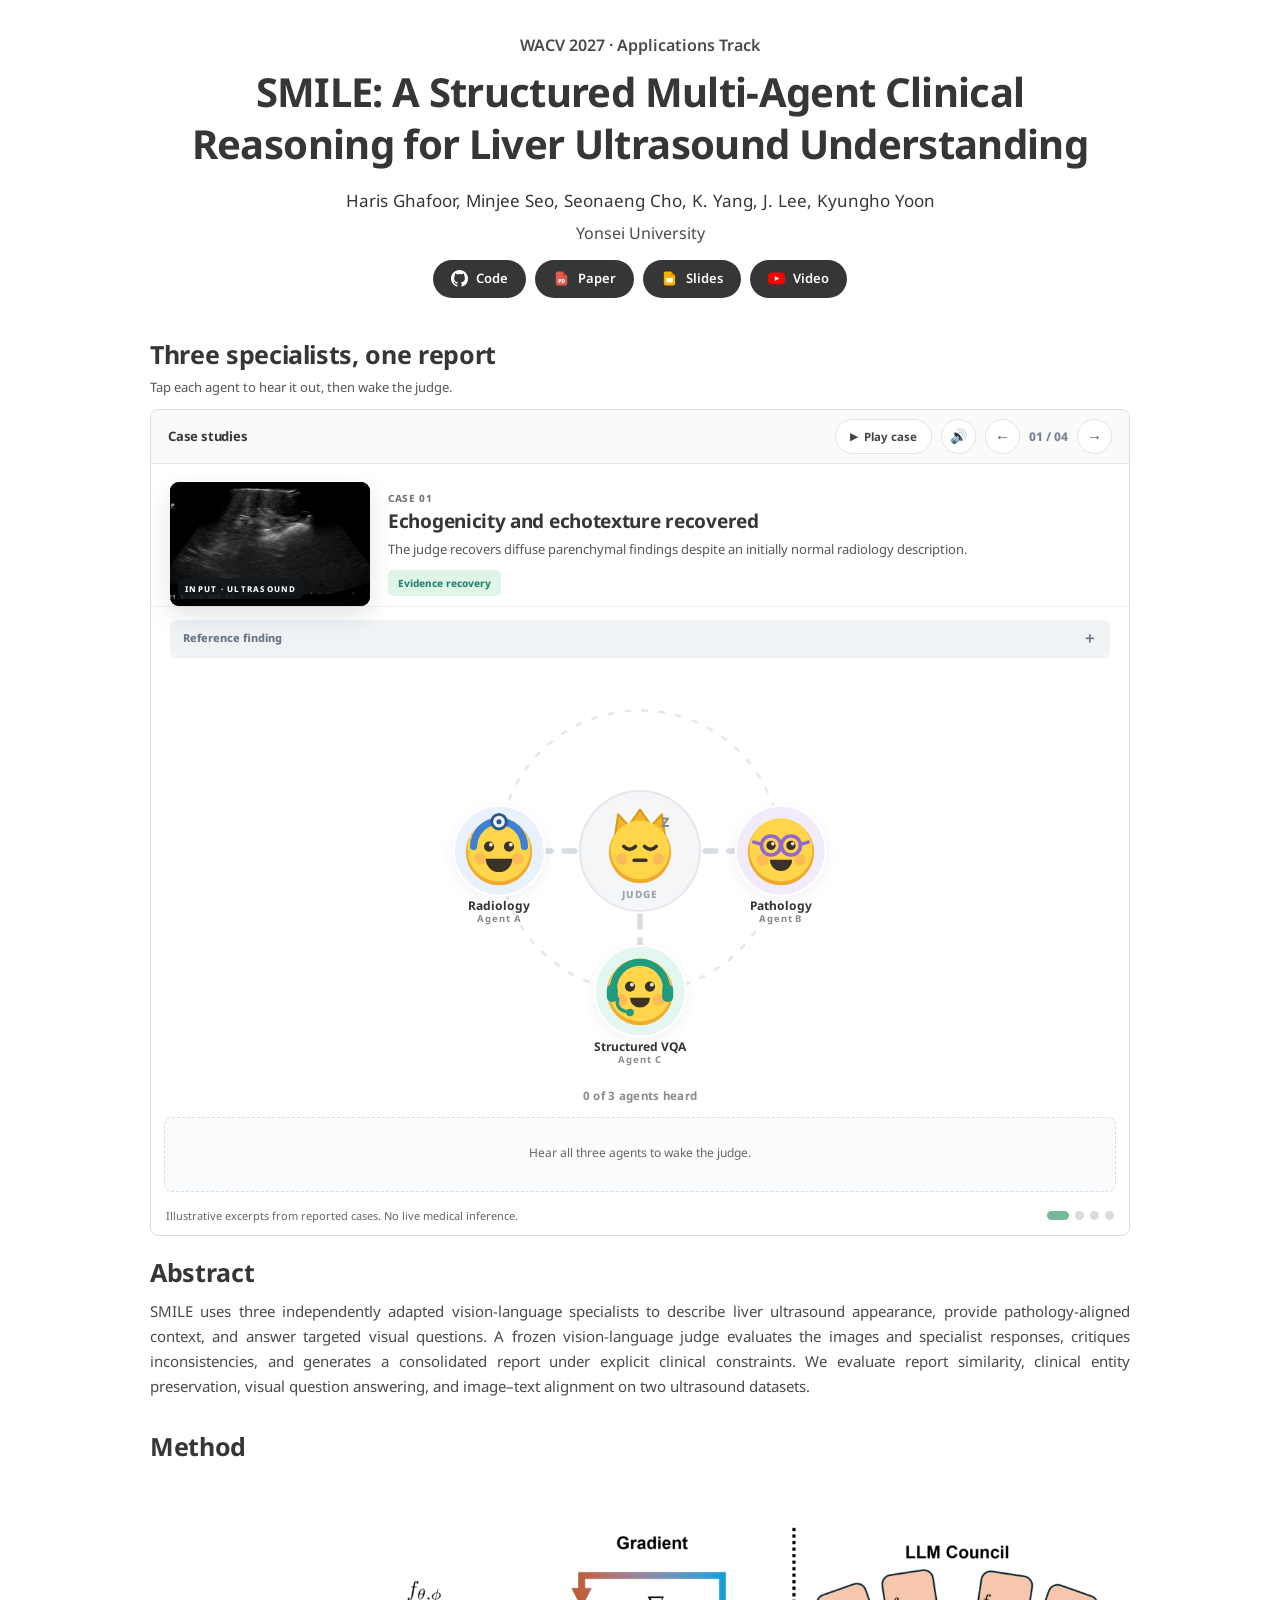
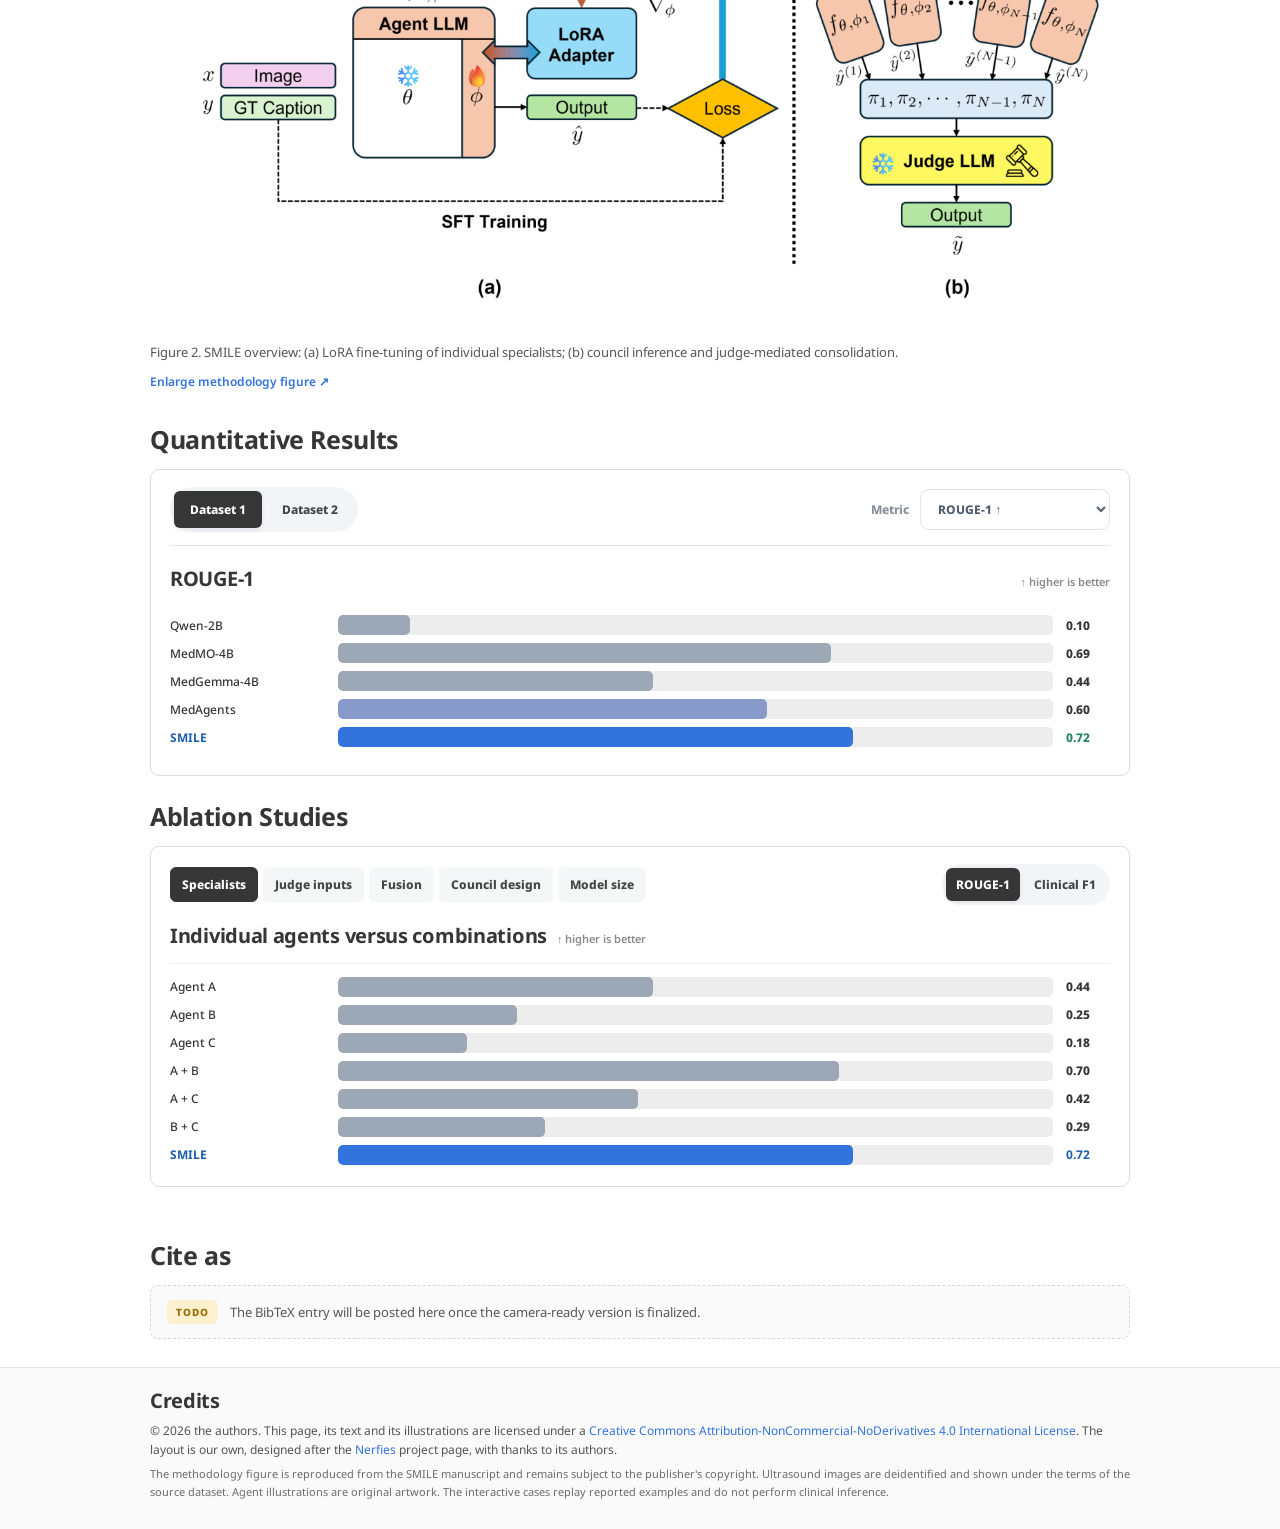
==== docs/index.html @ 5051c98e "add: changed the folder name for github actions" ====
<!DOCTYPE html>

<html lang="en">
<head>
<meta charset="utf-8"/><meta content="width=device-width, initial-scale=1" name="viewport"/>
<meta content="#ffffff" name="theme-color"/>
<meta content="SMILE: Structured Multi-Agent Clinical Reasoning for Liver Ultrasound Understanding. WACV 2027 research project page." name="description"/>
<title>SMILE | Structured Multi-Agent Clinical Reasoning</title>
<link crossorigin="" href="https://fonts.gstatic.com" rel="preconnect"/>
<link href="style.css" rel="stylesheet"/><script defer="" src="script.js"></script>
<link href="refinements.css" rel="stylesheet"/><link href="https://fonts.googleapis.com" rel="preconnect"/><link crossorigin="" href="https://fonts.gstatic.com" rel="preconnect"/><link href="https://fonts.googleapis.com/css2?family=Noto+Sans:wght@400;500;600;700&amp;family=Roboto:wght@400;500;600;700&amp;display=swap" rel="stylesheet"/><link href="academic.css" rel="stylesheet"/><link href="council.css" rel="stylesheet"/></head>
<body>
<main id="home">
<header class="head container"><p class="publication-venue">WACV 2027 · Applications Track</p>
<h1>SMILE: A Structured Multi-Agent Clinical Reasoning for Liver Ultrasound Understanding</h1>
<div aria-label="Paper authors" class="publication-authors">
<span>Haris Ghafoor</span>, <span>Minjee Seo</span>, <span>Seonaeng Cho</span>,
<span>K. Yang</span>, <span>J. Lee</span>, <span>Kyungho Yoon</span>
</div>
<p class="publication-affiliation">Yonsei University</p>
<!-- Replace the placeholder hrefs below with the final paper, slides and video URLs. -->
<div aria-label="Paper resources" class="pub-links">
<a class="pub-link" href="https://github.com/CMME-Lab/SMILE">
<svg aria-hidden="true" class="pub-icon" viewbox="0 0 16 16"><path d="M8 0C3.58 0 0 3.58 0 8c0 3.54 2.29 6.53 5.47 7.59.4.07.55-.17.55-.38 0-.19-.01-.82-.01-1.49-2.01.37-2.53-.49-2.69-.94-.09-.23-.48-.94-.82-1.13-.28-.15-.68-.52-.01-.53.63-.01 1.08.58 1.23.82.72 1.21 1.87.87 2.33.66.07-.52.28-.87.51-1.07-1.78-.2-3.64-.89-3.64-3.95 0-.87.31-1.59.82-2.15-.08-.2-.36-1.02.08-2.12 0 0 .67-.21 2.2.82a7.6 7.6 0 0 1 2-.27c.68 0 1.36.09 2 .27 1.53-1.04 2.2-.82 2.2-.82.44 1.1.16 1.92.08 2.12.51.56.82 1.27.82 2.15 0 3.07-1.87 3.75-3.65 3.95.29.25.54.73.54 1.48 0 1.07-.01 1.93-.01 2.2 0 .21.15.46.55.38A8.01 8.01 0 0 0 16 8c0-4.42-3.58-8-8-8z" fill="#ffffff"></path></svg>
<span>Code</span></a>
<a class="pub-link" href="#">
<svg aria-hidden="true" class="pub-icon" viewbox="0 0 24 24"><path d="M14 2H6.5A2.5 2.5 0 0 0 4 4.5v15A2.5 2.5 0 0 0 6.5 22h11a2.5 2.5 0 0 0 2.5-2.5V8z" fill="#e05a4e"></path><path d="M14 2l6 6h-6z" fill="#b8433a"></path><path d="M7.8 18.2v-5.6h2.1a1.75 1.75 0 0 1 0 3.5H9.2v2.1zm1.4-3.4h.6a.45.45 0 0 0 0-.9h-.6zm3.1 3.4v-5.6h1.9c1.5 0 2.4 1.1 2.4 2.8s-.9 2.8-2.4 2.8zm1.4-1.3h.4c.7 0 1.1-.6 1.1-1.5s-.4-1.5-1.1-1.5h-.4z" fill="#ffffff"></path></svg>
<span>Paper</span></a>
<a class="pub-link" href="#">
<svg aria-hidden="true" class="pub-icon" viewbox="0 0 24 24"><path d="M14 2H6.5A2.5 2.5 0 0 0 4 4.5v15A2.5 2.5 0 0 0 6.5 22h11a2.5 2.5 0 0 0 2.5-2.5V8z" fill="#f4b400"></path><path d="M14 2l6 6h-6z" fill="#d79600"></path><rect fill="#ffffff" height="6.4" rx="1" width="9.2" x="7.4" y="11.3"></rect></svg>
<span>Slides</span></a>
<a class="pub-link" href="#">
<svg aria-hidden="true" class="pub-icon" viewbox="0 0 24 24"><path d="M23.5 6.2a3 3 0 0 0-2.1-2.1C19.5 3.5 12 3.5 12 3.5s-7.5 0-9.4.6A3 3 0 0 0 .5 6.2 31 31 0 0 0 0 12a31 31 0 0 0 .5 5.8 3 3 0 0 0 2.1 2.1c1.9.6 9.4.6 9.4.6s7.5 0 9.4-.6a3 3 0 0 0 2.1-2.1A31 31 0 0 0 24 12a31 31 0 0 0-.5-5.8z" fill="#ff0000"></path><path d="M9.6 15.6V8.4l6.3 3.6z" fill="#ffffff"></path></svg>
<span>Video</span></a>
</div></header>
<section aria-labelledby="demo-title" class="story-section container" id="demo">
<div class="section-title"><h2 id="demo-title">Three specialists, one report</h2><p>Tap each agent to hear it out, then wake the judge.</p></div>
<div class="story-frame">
<div class="story-toolbar"><div class="story-title">Case studies</div><div class="case-controls"><button class="play-button" id="play-button" type="button"><span aria-hidden="true" id="play-icon">▶</span> <span id="play-label">Play case</span></button><button aria-label="Mute agent sounds" aria-pressed="true" class="sound-toggle" id="sound-toggle" type="button"><span aria-hidden="true" id="sound-icon">🔊</span></button><button aria-label="Previous case" class="round-control" id="case-prev" type="button">←</button><span class="case-counter" id="case-counter">01 / 04</span><button aria-label="Next case" class="round-control" id="case-next" type="button">→</button></div></div>
<div class="case-strip">
<div class="input-image"><img alt="Liver ultrasound example from the manuscript" id="ultrasound" loading="eager" src="assets/ultrasound/case_01.webp"/><div class="input-tag">INPUT · ULTRASOUND</div></div>
<div class="case-meta"><span class="case-eyebrow">CASE <span id="case-number">01</span></span><h3 id="case-heading"></h3><p id="case-description"></p><div class="case-chips"><span class="case-chip" id="case-type"></span></div></div>
</div>
<div class="case-ref"><button aria-controls="reference-box" aria-expanded="false" class="reference-toggle" id="reference-toggle" type="button">Reference finding <span>＋</span></button><div class="reference-text" hidden="" id="reference-box"><b>Reference report</b><p id="reference-report"></p></div></div>
<div class="stage-col">
<div class="bubble" data-bubble="a" hidden="" id="report-a">
<div class="bubble-head"><svg aria-hidden="true" class="bubble-face" viewbox="0 0 80 80"><circle cx="40" cy="41" fill="#f0ab2e" r="30"></circle><circle cx="40" cy="39" fill="#ffd54a" r="28.5"></circle><circle cx="31" cy="36" fill="#3a3226" r="4.5"></circle><circle cx="49" cy="36" fill="#3a3226" r="4.5"></circle><path d="M28 47a12 12 0 0 0 24 0z" fill="#3a3226"></path><path d="M17 36a23 23 0 0 1 46 0" fill="none" stroke="#3f7fd4" stroke-linecap="round" stroke-width="7"></path></svg><b>Agent A</b><i>Image appearance</i></div>
<p aria-live="polite" class="report-text" data-report="a"></p></div>
<div class="stage" id="stage">
<svg aria-hidden="true" class="stage-links" viewbox="0 0 100 100"><circle class="stage-ring" cx="50" cy="50" r="38"></circle><line class="stage-link" data-link="a" x1="23" x2="34.5" y1="50" y2="50"></line><line class="stage-link" data-link="b" x1="77" x2="65.5" y1="50" y2="50"></line><line class="stage-link" data-link="c" x1="50" x2="50" y1="77" y2="65.5"></line><circle class="pulse" cx="23" cy="50" data-pulse="a" r="2.6"></circle><circle class="pulse" cx="77" cy="50" data-pulse="b" r="2.6"></circle><circle class="pulse" cx="50" cy="77" data-pulse="c" r="2.6"></circle></svg>
<button aria-controls="report-a" aria-expanded="false" class="agent-pod" data-character="a" style="--pod:#3f7fd4;--pod-soft:#e9f1fc;--pod-deep:#28588f;left:12%;top:50%" type="button">
<span class="pod-disc"><svg aria-hidden="true" class="pod-avatar" viewbox="0 0 80 80">
<circle class="face-shade" cx="40" cy="41" r="30"></circle><circle class="face" cx="40" cy="39" r="28.5"></circle>
<circle class="blush" cx="23" cy="47" r="5.4"></circle><circle class="blush" cx="57" cy="47" r="5.4"></circle>
<g class="eyes"><circle class="eye" cx="31" cy="36" r="4.6"></circle><circle class="eye" cx="49" cy="36" r="4.6"></circle><circle class="glint" cx="32.7" cy="34.3" r="1.7"></circle><circle class="glint" cx="50.7" cy="34.3" r="1.7"></circle></g>
<path class="mouth" d="M28 47a12 12 0 0 0 24 0z"></path>
<path class="acc-line" d="M17 36a23 23 0 0 1 46 0"></path>
<circle cx="40" cy="13.5" fill="#eef3f9" r="6.6" stroke="var(--pod-deep)" stroke-width="2.6"></circle><circle cx="40" cy="13.5" fill="var(--pod-deep)" r="2.3"></circle>
</svg></span>
<span class="pod-label"><b>Radiology</b><i>Agent A</i></span></button>
<button aria-controls="report-b" aria-expanded="false" class="agent-pod" data-character="b" style="--pod:#9166cf;--pod-soft:#f2ebfc;--pod-deep:#6f49a6;left:88%;top:50%" type="button">
<span class="pod-disc"><svg aria-hidden="true" class="pod-avatar" viewbox="0 0 80 80">
<circle class="face-shade" cx="40" cy="41" r="30"></circle><circle class="face" cx="40" cy="39" r="28.5"></circle>
<circle class="blush" cx="23" cy="48" r="5.4"></circle><circle class="blush" cx="57" cy="48" r="5.4"></circle>
<g class="eyes"><circle class="eye" cx="31" cy="35" r="4.2"></circle><circle class="eye" cx="49" cy="35" r="4.2"></circle><circle class="glint" cx="32.6" cy="33.4" r="1.6"></circle><circle class="glint" cx="50.6" cy="33.4" r="1.6"></circle></g>
<path class="mouth" d="M30 48a10 10 0 0 0 20 0z"></path>
<g class="acc-glass"><circle cx="31" cy="35" r="8.6"></circle><circle cx="49" cy="35" r="8.6"></circle><path d="M39.6 35h.8"></path><path d="M22.4 34l-7-2M57.6 34l7-2"></path></g>
</svg></span>
<span class="pod-label"><b>Pathology</b><i>Agent B</i></span></button>
<button aria-controls="report-c" aria-expanded="false" class="agent-pod" data-character="c" style="--pod:#1f9b80;--pod-soft:#e4f6f1;--pod-deep:#167561;left:50%;top:88%" type="button">
<span class="pod-disc"><svg aria-hidden="true" class="pod-avatar" viewbox="0 0 80 80">
<circle class="face-shade" cx="40" cy="41" r="30"></circle><circle class="face" cx="40" cy="39" r="28.5"></circle>
<circle class="blush" cx="23" cy="48" r="5.4"></circle><circle class="blush" cx="57" cy="48" r="5.4"></circle>
<g class="eyes"><circle class="eye" cx="31" cy="36" r="4.6"></circle><circle class="eye" cx="49" cy="36" r="4.6"></circle><circle class="glint" cx="32.7" cy="34.3" r="1.7"></circle><circle class="glint" cx="50.7" cy="34.3" r="1.7"></circle></g>
<path class="mouth" d="M31 46a9 9 0 0 0 18 0z"></path>
<path class="acc-line" d="M16 38a24 24 0 0 1 48 0"></path>
<rect class="acc-fill" height="16" rx="5" width="10" x="10" y="34"></rect><rect class="acc-fill" height="16" rx="5" width="10" x="60" y="34"></rect>
<path class="acc-boom" d="M20 47q-3 10 10 12"></path><circle class="acc-fill" cx="31" cy="59.5" r="3.4"></circle>
</svg></span>
<span class="pod-label"><b>Structured VQA</b><i>Agent C</i></span></button>
<button aria-describedby="stage-hint" class="judge-core" disabled="" id="judge-button" type="button">
<span class="judge-face"><svg aria-hidden="true" viewbox="0 0 80 80">
<path class="crown" d="M18 35L21 15l9 10 10-14 10 14 9-10 3 20z"></path>
<circle class="face-shade" cx="40" cy="48" r="27"></circle><circle class="face" cx="40" cy="46" r="25.5"></circle>
<circle class="blush" cx="24" cy="54" r="5"></circle><circle class="blush" cx="56" cy="54" r="5"></circle>
<g class="judge-awake">
<g class="eyes"><circle class="eye" cx="31" cy="43" r="4.2"></circle><circle class="eye" cx="49" cy="43" r="4.2"></circle><circle class="glint" cx="32.6" cy="41.4" r="1.6"></circle><circle class="glint" cx="50.6" cy="41.4" r="1.6"></circle></g>
<path class="mouth" d="M29 54a11 11 0 0 0 22 0z"></path>
<g class="acc-glass"><circle cx="49" cy="43" r="8.4"></circle><path d="M49 51.4v7.5"></path></g>
</g>
<g class="judge-asleep">
<path class="lid" d="M26 43q5 5 10 0M44 43q5 5 10 0"></path>
<path class="lid" d="M35 55h10"></path>
<text class="zzz" x="58" y="26">z</text>
</g>
</svg></span>
<span class="judge-name">Judge</span></button>
</div>
<div class="bubble" data-bubble="b" hidden="" id="report-b">
<div class="bubble-head"><svg aria-hidden="true" class="bubble-face" viewbox="0 0 80 80"><circle cx="40" cy="41" fill="#f0ab2e" r="30"></circle><circle cx="40" cy="39" fill="#ffd54a" r="28.5"></circle><circle cx="31" cy="35" fill="#3a3226" r="4.2"></circle><circle cx="49" cy="35" fill="#3a3226" r="4.2"></circle><path d="M30 48a10 10 0 0 0 20 0z" fill="#3a3226"></path><g fill="none" stroke="#9166cf" stroke-width="3.4"><circle cx="31" cy="35" r="8.6"></circle><circle cx="49" cy="35" r="8.6"></circle></g></svg><b>Agent B</b><i>Pathology-aligned context</i></div>
<p aria-live="polite" class="report-text" data-report="b"></p></div>
<div class="bubble" data-bubble="c" hidden="" id="report-c">
<div class="bubble-head"><svg aria-hidden="true" class="bubble-face" viewbox="0 0 80 80"><circle cx="40" cy="41" fill="#f0ab2e" r="30"></circle><circle cx="40" cy="39" fill="#ffd54a" r="28.5"></circle><circle cx="31" cy="36" fill="#3a3226" r="4.6"></circle><circle cx="49" cy="36" fill="#3a3226" r="4.6"></circle><path d="M31 46a9 9 0 0 0 18 0z" fill="#3a3226"></path><path d="M16 38a24 24 0 0 1 48 0" fill="none" stroke="#1f9b80" stroke-linecap="round" stroke-width="6"></path></svg><b>Agent C</b><i>Clinical attributes</i></div>
<p aria-live="polite" class="report-text" data-report="c"></p></div>
<p class="stage-hint" id="stage-hint">0 of 3 agents heard</p>
</div>
<div aria-live="polite" class="judgement" id="judgement"><div class="judgement-empty" id="judge-placeholder">Hear all three agents to wake the judge.</div><div class="judgement-content" hidden="" id="judgement-content"><div class="judgement-label">Judge's final report <span class="report-stamp" id="report-stamp">Selected example</span></div><div class="final-text" id="final-text"></div><div class="trace-panel" hidden="" id="trace-panel"><div class="trace-title">Where the wording comes from <span>content-word overlap, illustrative</span></div><div class="trace-rows" id="trace-rows"></div><div class="trace-grades" id="trace-grades"><span class="grade-head">Agent B &middot; graded attributes <em>no wording to trace</em></span><span class="grade-chips" id="grade-chips"></span></div></div><div class="case-lesson"><span class="lesson-icon" id="lesson-icon">✓</span><p id="lesson"></p></div></div></div>
<div class="story-footer"><span>Illustrative excerpts from reported cases. No live medical inference.</span><div aria-label="Case selector" class="case-dots" id="case-dots"></div></div>
</div>
</section>
<section aria-labelledby="abstract-title" class="intro-blurb container"><h2 id="abstract-title">Abstract</h2><p>SMILE uses three independently adapted vision-language specialists to describe liver ultrasound appearance, provide pathology-aligned context, and answer targeted visual questions. A frozen vision-language judge evaluates the images and specialist responses, critiques inconsistencies, and generates a consolidated report under explicit clinical constraints. We evaluate report similarity, clinical entity preservation, visual question answering, and image–text alignment on two ultrasound datasets.</p></section><section aria-labelledby="method-title" class="method-section container" id="method">
<h2 id="method-title">Method</h2>
<figure class="method-figure">
<img alt="Original Figure 2 from the SMILE manuscript. Panel (a) illustrates SFT adaptation of an agent with LoRA. Panel (b) illustrates the LLM council and frozen judge used for report consolidation." loading="lazy" src="assets/methodology-from-paper.png"/>
<figcaption>Figure 2. SMILE overview: (a) LoRA fine-tuning of individual specialists; (b) council inference and judge-mediated consolidation.</figcaption><button class="method-expand" id="method-expand" type="button">Enlarge methodology figure ↗</button>
</figure><dialog class="method-dialog" id="method-dialog"><div class="method-dialog-head"><strong>SMILE Method</strong><button aria-label="Close methodology figure" id="method-close" type="button">Close ×</button></div><div class="method-dialog-view"><img alt="Original Figure 2 from the SMILE manuscript. Panel (a) illustrates SFT adaptation of an agent with LoRA. Panel (b) illustrates the LLM council and frozen judge used for report consolidation." src="assets/methodology-from-paper.png"/></div></dialog></section>
<section class="results-section container" id="results">
<div class="section-title"><h2>Quantitative Results</h2></div>
<div class="result-card"><div class="result-head"><div aria-label="Choose dataset" class="tabs" id="dataset-tabs" role="group"><button aria-pressed="true" class="tab is-active" data-dataset="d1">Dataset 1</button><button aria-pressed="false" class="tab" data-dataset="d2">Dataset 2</button></div><div class="dropdown-wrap"><label for="result-metric">Metric</label><select id="result-metric"><option value="r1">ROUGE-1 ↑</option><option value="rl">ROUGE-L ↑</option><option value="meteor">METEOR ↑</option><option value="ce">Clinical entity F1 ↑</option><option value="vqa">VQA F1 ↑</option></select></div></div><div class="result-subhead"><h3 id="result-chart-title">ROUGE-1</h3><span class="metric-hint">higher is better</span></div><div aria-label="Model comparison chart" class="bar-chart" id="result-bars" role="img"></div></div>
</section>
<section class="ablation-section container" id="ablation">
<div class="section-title"><h2>Ablation Studies</h2></div>
<div class="ablation-card"><div class="ablation-top"><div aria-label="Ablation experiment" class="ablation-tabs" id="ablation-tabs" role="group"><button aria-pressed="true" class="ab-tab active" data-ablation="specialists">Specialists</button><button aria-pressed="false" class="ab-tab" data-ablation="judge">Judge inputs</button><button aria-pressed="false" class="ab-tab" data-ablation="fusion">Fusion</button><button aria-pressed="false" class="ab-tab" data-ablation="council">Council design</button><button aria-pressed="false" class="ab-tab" data-ablation="capacity">Model size</button></div><div aria-label="Ablation metric" class="metric-toggle" role="group"><button aria-pressed="true" class="active" data-ab-metric="r1">ROUGE-1</button><button aria-pressed="false" data-ab-metric="ce">Clinical F1</button></div></div><div class="ablation-heading"><h3 id="ablation-title">Individual agents versus combinations</h3><span class="metric-hint">higher is better</span></div><div class="ablation-bars" id="ablation-bars"></div></div>
</section><section class="citation-section container" id="citation"><h2>Cite as</h2><div class="citation-todo"><span class="todo-badge">TODO</span><p>The BibTeX entry will be posted here once the camera-ready version is finalized.</p></div></section>
</main><footer class="footer"><div class="container credits-wrapper"><h2>Credits</h2><p>&copy; 2026 the authors. This page, its text and its illustrations are licensed under a <a href="https://creativecommons.org/licenses/by-nc-nd/4.0/" rel="noopener" target="_blank">Creative Commons Attribution-NonCommercial-NoDerivatives 4.0 International License</a>. The layout is our own, designed after the <a href="https://nerfies.github.io" rel="noopener" target="_blank">Nerfies</a> project page, with thanks to its authors.</p><p class="credits-note">The methodology figure is reproduced from the SMILE manuscript and remains subject to the publisher's copyright. Ultrasound images are deidentified and shown under the terms of the source dataset. Agent illustrations are original artwork. The interactive cases replay reported examples and do not perform clinical inference.</p></div></footer>
</body>
</html>
---- docs/style.css ----
:root{--ink:#212633;--muted:#6b7281;--line:#e8ebf0;--sea:#276a66;--green:#178268;--bg:#fff;--off:#f9fafc;--purple:#7b5bbd;--shade:#f5f7fa;--radius:20px}
*{box-sizing:border-box}html{scroll-behavior:smooth;scroll-padding-top:98px}body{margin:0;color:var(--ink);background:var(--bg);font-family:'DM Sans',Arial,sans-serif;-webkit-font-smoothing:antialiased}button,select{font:inherit}button{cursor:pointer}button:disabled{cursor:not-allowed}a{text-decoration:none;color:inherit}img{max-width:100%;display:block}svg{display:block}.container{width:min(1050px,calc(100% - 44px));margin:0 auto}::selection{background:#d8e9fd}
.nav{height:72px;position:sticky;top:0;background:#fffffff5;backdrop-filter:blur(14px);-webkit-backdrop-filter:blur(14px);z-index:30;border-bottom:1px solid #edf0f4}.nav-inner{width:min(1090px,calc(100% - 44px));height:100%;margin:auto;display:flex;align-items:center;gap:28px}.nav-logo{font-size:22px;font-weight:800;letter-spacing:-1.4px;white-space:nowrap}.logo-flower{color:#72bd97;font-size:23px;margin-right:3px}.nav-links{display:flex;align-items:center;gap:28px;margin-left:auto}.nav-links a{color:#5f6877;font-size:12px;font-weight:700;transition:color .2s}.nav-links a:hover,.nav-links a:focus-visible{color:#276a66}.nav-action{background:#eff7f4;color:#25745f;padding:11px 16px;border-radius:26px;font-size:12px;font-weight:800;white-space:nowrap}.nav-action span{padding-left:5px}.progress{height:2px;background:linear-gradient(90deg,#77b8d8,#8c77d9,#79c99b);width:0;position:absolute;bottom:0;left:0}
.head{text-align:center;padding:85px 0 20px}.venue{color:#7a658c;font-weight:800;font-size:12px;letter-spacing:1.5px;text-transform:uppercase}.venue-dot{padding:0 8px;color:#bfc4cc}.head h1{margin:25px auto 20px;display:flex;flex-direction:column;align-items:center;gap:16px}.wordmark{font-size:clamp(82px,13vw,146px);letter-spacing:-12px;font-weight:800;line-height:.93;color:#29354a;position:relative;padding-right:28px}.wordmark-star{font-size:32px;position:absolute;right:-9px;top:-5px;letter-spacing:0;color:#e9ad4e;animation:twinkle 5s ease-in-out infinite}.paper-title{font-size:clamp(22px,3.1vw,34px);font-weight:700;line-height:1.25;letter-spacing:-1.2px;max-width:900px}.head-sub{font-size:17px;color:#6c7482;line-height:1.65;margin:12px auto 27px;max-width:725px}.head-actions{display:flex;gap:9px;align-items:center;justify-content:center;flex-wrap:wrap}.pill{border:1px solid #dfe3e8;padding:11px 19px;border-radius:40px;font-size:13px;font-weight:700;display:flex;align-items:center;gap:9px;background:#fff;box-shadow:0 1px 2px #26384b06;transition:transform .2s,background .2s}.pill:hover:not(.disabled){transform:translateY(-2px);background:#f8fbfc}.pill.primary{background:#324f70;color:#fff;border-color:#324f70}.pill.primary:hover{background:#243b55}.pill-icon{font-size:16px;color:#ffdc84}.pill.disabled{color:#9ca3af;background:#fcfcfd;cursor:default;font-weight:600}.intro-blurb{padding:54px 0 79px;border-bottom:1px solid var(--line);text-align:center}.intro-blurb p{max-width:820px;line-height:1.93;font-size:16px;color:#697281;margin:0 auto}.intro-blurb b{color:var(--ink)}
.story-section,.results-section,.ablation-section{padding-top:96px}.section-title{text-align:center;max-width:785px;margin:0 auto 39px}.eyebrow{font-size:11px;font-weight:800;letter-spacing:2px;color:#698b8c;margin-bottom:16px}.eyebrow-dot{display:inline-block;width:7px;height:7px;border-radius:50%;background:#8bc3a5;margin-right:7px}.section-title h2{font-size:clamp(34px,5vw,52px);letter-spacing:-2.7px;line-height:1.15;margin:0 auto 14px;font-weight:800}.section-title h2 em,.about h2 em{font-family:Fraunces,Georgia,serif;font-weight:600;color:#67a98c}.section-title>p{font-size:15px;color:#7a8290;line-height:1.8;max-width:700px;margin:0 auto}
.story-frame{border:1px solid #e6e9ed;border-radius:22px;overflow:hidden;background:#fff;box-shadow:0 18px 65px #1f40500b}.story-toolbar{display:flex;align-items:center;justify-content:space-between;gap:20px;padding:17px 26px;border-bottom:1px solid #ebedf1;background:#fdfefe}.story-title{font-size:13px;font-weight:800;letter-spacing:-.2px}.story-live{display:inline-block;height:9px;width:9px;background:#51bc8c;border-radius:50%;margin-right:9px;box-shadow:0 0 0 4px #ddf6e8}.case-controls{display:flex;align-items:center;gap:13px}.round-control{height:35px;width:35px;background:#fff;border:1px solid #dee4ea;border-radius:50%;color:#445066;font-weight:700;transition:background .2s,transform .2s}.round-control:hover{background:#eef5f8;transform:translateY(-1px)}.case-counter{font-size:12px;font-weight:800;color:#798293;font-variant-numeric:tabular-nums}
.case-strip{display:grid;grid-template-columns:1fr 320px;gap:25px;padding:33px 37px 27px;align-items:center;border-bottom:1px solid #f0f1f3;background:linear-gradient(105deg,#fafbfc,#fff 67%);min-height:305px}.case-eyebrow{font-size:11px;font-weight:800;letter-spacing:1.8px;color:#8da0ac}.case-identity h3{font-size:31px;letter-spacing:-1.3px;line-height:1.17;margin:11px 0}.case-identity>p{color:#7f8994;font-size:14px;line-height:1.65;max-width:370px;margin:0}.case-chips{display:flex;gap:6px;margin-top:25px;flex-wrap:wrap}.case-chip{font-size:11px;font-weight:800;color:#28846c;background:#def5e8;padding:8px 12px;border-radius:30px}.case-chip.is-failure{color:#ae6955;background:#fff0e9}.case-chip.neutral{color:#7f8494;background:#eff1f5}.input-views{position:relative;max-width:320px;justify-self:end;width:100%}.input-image{height:213px;border-radius:15px;overflow:hidden;position:relative;background:#10171c;box-shadow:0 9px 25px #1119231f}.input-image img{height:100%;width:100%;object-fit:cover;filter:contrast(1.07)}.input-tag{position:absolute;bottom:12px;left:12px;border-radius:6px;background:#121b1cbb;color:#fff;padding:7px 9px;font-size:9px;font-weight:800;letter-spacing:1.25px;backdrop-filter:blur(7px)}.reference-toggle{width:100%;text-align:left;border:0;color:#677584;background:#f0f3f6;font-size:11px;font-weight:800;padding:11px 15px;border-radius:0 0 9px 9px}.reference-toggle span{float:right;font-size:15px;margin-top:-3px}.reference-text{position:absolute;z-index:5;top:100%;right:0;width:100%;background:#fffdf7;border:1px solid #eee5d7;border-radius:11px;padding:13px 14px;box-shadow:0 10px 40px #14202622;font-size:12px;line-height:1.6}.reference-text b{font-size:10px;letter-spacing:1.1px;color:#8f7859;text-transform:uppercase}.reference-text p{margin:5px 0 0;color:#645f54}
.tiny-instruction{text-align:center;font-size:13px;color:#677583;padding:24px 20px 13px;font-weight:700}.instruction-spark{color:#edb55a;margin-right:5px;font-size:17px}.response-counter{font-size:10px;background:#eff5f2;border-radius:30px;color:#4d8c75;padding:6px 9px;margin-left:9px;white-space:nowrap}.characters{display:grid;grid-template-columns:repeat(3,minmax(0,1fr));gap:16px;padding:14px 28px 11px;align-items:start}.character-card{position:relative;min-width:0;border:1px solid color-mix(in srgb,var(--character) 25%,white);border-radius:19px;background:var(--character-bg);overflow:hidden;transition:box-shadow .28s,transform .28s}.character-card:hover{box-shadow:0 12px 32px #27394b16;transform:translateY(-2px)}.character-card.open{box-shadow:0 12px 34px color-mix(in srgb,var(--character) 15%,transparent);border-color:color-mix(in srgb,var(--character) 52%,white)}.character-button{display:flex;flex-direction:column;align-items:center;min-height:290px;width:100%;text-align:center;border:0;background:transparent;padding:10px 12px 17px;color:inherit;position:relative}.character-button:focus-visible{outline:3px solid var(--character);outline-offset:-4px}.character-scene{position:relative;height:162px;width:168px;display:grid;place-items:center}.character-avatar{height:162px;width:138px;position:relative;z-index:2;transform-origin:50% 90%;animation:mascotBreathe 2.9s ease-in-out infinite;filter:drop-shadow(0 6px 7px #3d48571b);transition:transform .25s}.character-card:nth-child(2) .character-avatar{animation-delay:.45s}.character-card:nth-child(3) .character-avatar{animation-delay:.85s}.character-card:hover .character-avatar,.character-card.open .character-avatar{animation:littleJump .58s ease-out}.character-shadow{height:13px;width:81px;position:absolute;bottom:3px;left:calc(50% - 40px);background:#20232c24;border-radius:50%;filter:blur(5px)}.character-stars{position:absolute;top:21px;right:4px;color:var(--character);font-size:20px;animation:twinkle 2.9s ease infinite}.character-persona{display:flex;flex-direction:column;align-items:center;gap:4px;min-height:71px}.character-id{font-size:9px;letter-spacing:1.5px;color:var(--character-dark);font-weight:800}.character-persona b{font-size:19px;letter-spacing:-.5px}.character-persona>span:last-child{font-size:11px;color:#7b8390;max-width:225px;line-height:1.4}.tap-callout{font-size:11px;font-weight:800;color:var(--character-dark);margin-top:12px;padding:8px 11px;border-radius:30px;background:#ffffffac}.tap-callout>span{margin-left:5px}.character-card.open .tap-callout{background:#fff;color:#748091}
.unroll{display:grid;grid-template-rows:0fr;transition:grid-template-rows .65s cubic-bezier(.16,1,.3,1)}.unroll-inner{overflow:hidden;min-height:0}.character-card.open .unroll{grid-template-rows:1fr}.report-sheet{background:#fffefa;border-top:4px solid var(--character);margin:0 13px 13px;border-radius:5px 5px 11px 11px;box-shadow:0 6px 15px #4c4b3615;padding:14px 13px 17px;text-align:left;transform-origin:top center;transform:scaleY(.6);opacity:.1;transition:transform .6s,opacity .5s;min-height:130px}.character-card.open .report-sheet{transform:scaleY(1);opacity:1;transition-delay:.09s}.sheet-header{font-size:9px;font-weight:800;text-transform:uppercase;letter-spacing:.65px;color:#898d95;display:flex;align-items:center;gap:6px;padding-bottom:8px;border-bottom:1px dashed #e4e1dc}.sheet-header span:last-child{margin-left:auto;color:#d9ad60;font-size:13px}.sheet-dot{height:7px;width:7px;background:var(--character);border-radius:50%}.report-text{font-size:12px;line-height:1.63;color:#434a55;margin:10px 0 0;min-height:58px;white-space:pre-line}.report-text.typing::after,.final-text.typing::after{content:'▎';color:var(--green);animation:blink .8s step-end infinite}
.merge-line{height:50px;display:flex;align-items:center;justify-content:center;gap:16px;color:#bbbcca}.merge-line span{height:1px;width:100px;background:linear-gradient(90deg,transparent,#dddfe4)}.merge-line span:last-child{transform:rotate(180deg)}.merge-line i{font-style:normal;border:1px solid #e6e9ec;border-radius:50%;background:white;font-weight:800;width:28px;height:28px;text-align:center;line-height:27px}
.judge-row{display:flex;align-items:center;justify-content:space-between;gap:20px;margin:0 28px;padding:15px 20px;background:#f5f3fc;border:1px solid #e4def2;border-radius:17px}.judge-person{display:flex;align-items:center;gap:16px}.judge-person b{font-size:18px;letter-spacing:-.45px}.judge-person p{font-size:12px;color:#8a819c;margin:4px 0 0}.judge-emoji{position:relative;flex:0 0 65px;height:70px;border-radius:27px 27px 21px 21px;background:linear-gradient(135deg,#b8a0eb,#8871cf);border:2px solid #7863b8;box-shadow:inset 3px 3px 0 #ffffff60,0 5px 12px #6755b52c;transform:rotate(-5deg);animation:judgeNod 4.5s ease-in-out infinite}.judge-crown{position:absolute;top:-17px;left:20px;font-size:22px;color:#e4b760;transform:rotate(20deg)}.judge-eye{position:absolute;top:23px;width:15px;height:17px;background:white;border:3px solid #62548a;border-radius:50%}.judge-eye.e1{left:15px}.judge-eye.e2{left:36px}.judge-eye::after{content:'';position:absolute;width:5px;height:6px;left:5px;top:4px;border-radius:50%;background:#373341}.judge-mouth{position:absolute;width:20px;height:9px;border-radius:0 0 20px 20px;border-bottom:3px solid #51426e;left:22px;top:45px}.judge-button{border:0;border-radius:35px;background:#755fbd;color:#fff;font-size:13px;font-weight:800;padding:14px 21px;white-space:nowrap;box-shadow:0 4px 9px #6850ab1c;transition:transform .18s,background .18s}.judge-button span{margin-left:11px;color:#f9e6a7}.judge-button:not(:disabled):hover{transform:translateY(-2px);background:#624fa8}.judge-button:disabled{background:#d3cddd;box-shadow:none}.judgement{margin:14px 28px 14px;min-height:75px;border:1px dashed #d9dee4;border-radius:14px;overflow:hidden;background:#fafbfc}.judgement-empty{font-size:12px;color:#97a0a8;text-align:center;padding:26px 13px}.judgement-empty span{font-size:14px;color:#b7a2d1}.judgement-content{padding:22px 25px 23px;background:linear-gradient(130deg,#fff,#f9f8fe)}.judge-steps{display:flex;gap:8px;flex-wrap:wrap;margin-bottom:20px}.judge-steps span{border-radius:30px;padding:7px 12px;font-size:10px;font-weight:800;background:#eeeaf6;color:#796a9c;opacity:0;transform:translateY(4px)}.judgement-content.appeared .judge-steps span{animation:stepAppear .45s both}.judgement-content.appeared .judge-steps span:nth-child(2){animation-delay:.3s}.judgement-content.appeared .judge-steps span:nth-child(3){animation-delay:.6s}.judgement-label{font-size:12px;font-weight:800;color:#5b546f}.report-stamp{font-size:9px;margin-left:8px;color:#907da9;font-weight:700}.final-text{font-size:15px;line-height:1.85;color:#3e4050;white-space:pre-wrap;margin:12px 0 18px;min-height:38px}.case-lesson{display:flex;align-items:start;gap:11px;padding:13px 15px;background:#edf8f2;border-radius:10px;font-size:12px;line-height:1.65;color:#476c59}.case-lesson.is-limitation{background:#fff3ec;color:#8b6550}.case-lesson p{margin:0}.lesson-icon{font-weight:800;font-size:14px}.story-footer{padding:6px 28px 23px;display:flex;justify-content:space-between;align-items:center;gap:12px;color:#a0a6ae;font-size:10px}.case-dots{display:flex;gap:6px}.case-dots button{height:9px;width:9px;border-radius:50%;border:0;background:#d8dce1;padding:0;transition:width .2s,background .2s}.case-dots button.is-current{width:22px;border-radius:12px;background:#76b99a}
.results-section{padding-bottom:30px}.result-card,.ablation-card{border:1px solid #e5e9ee;border-radius:18px;background:#fff;box-shadow:0 15px 45px #333b4910;padding:30px 34px}.result-head{display:flex;justify-content:space-between;align-items:center;gap:20px;padding-bottom:27px;border-bottom:1px solid #edf0f3}.tabs,.metric-toggle{display:inline-flex;align-items:center;gap:4px;background:#f2f4f7;border-radius:35px;padding:4px}.tab{border:0;border-radius:32px;background:transparent;color:#8a919d;padding:10px 16px;font-size:12px;font-weight:800}.tab.is-active{background:white;color:#40516a;box-shadow:0 2px 5px #21304413}.dropdown-wrap{display:flex;gap:11px;align-items:center}.dropdown-wrap label{font-size:12px;color:#89909a;font-weight:800}.dropdown-wrap select{border:1px solid #dfe4ea;padding:10px 36px 10px 13px;border-radius:9px;background:white;font-size:12px;color:#525d70;font-weight:800;min-width:190px}.result-subhead{display:flex;gap:15px;align-items:start;justify-content:space-between;padding:28px 0 14px}.mini-label{font-size:10px;font-weight:800;letter-spacing:1.35px;color:#9299a4}.result-subhead h3,.ablation-heading h3{font-size:27px;letter-spacing:-.7px;margin:8px 0}.result-subhead p,.ablation-heading p{font-size:12px;color:#87909b;line-height:1.7;margin:0;max-width:620px}.result-key{font-size:10px;font-weight:700;color:#9da3ac;white-space:nowrap;padding-top:19px}.key-dot{height:8px;width:8px;display:inline-block;border-radius:50%;background:#65b993;margin-right:5px}.bar-chart,.ablation-bars{display:flex;flex-direction:column;gap:14px;padding:19px 0}.bar-item,.ab-bar{display:grid;grid-template-columns:157px 1fr 57px;align-items:center;gap:18px}.bar-name,.ab-name{font-size:12px;font-weight:800;color:#6d7582}.bar-item.smile .bar-name,.ab-bar.smile .ab-name{color:#258565}.bar-track,.ab-track{height:23px;border-radius:8px;background:#f1f4f6;overflow:hidden;position:relative}.bar-fill,.ab-fill{height:100%;width:0;background:#bbc4d0;border-radius:8px;transition:width .82s cubic-bezier(.23,.95,.2,1);position:relative}.bar-item.smile .bar-fill,.ab-bar.smile .ab-fill{background:linear-gradient(90deg,#7dd7b1,#42aa86)}.bar-item.medagents .bar-fill{background:#879aca}.bar-value,.ab-value{font-size:15px;color:#5c6573;font-weight:800;font-variant-numeric:tabular-nums}.bar-item.smile .bar-value,.ab-bar.smile .ab-value{color:#278567}.bar-item.missing .bar-track{background:repeating-linear-gradient(45deg,#fafbfc,#fafbfc 5px,#f2f3f5 5px,#f2f3f5 10px)}.bar-item.missing .bar-value{font-size:12px;color:#a1a8b0}.result-takeaway{margin-top:16px;border-radius:12px;background:#f3f9f6;padding:15px 18px;color:#51836e;font-size:12px;font-weight:700;line-height:1.7}
.ablation-section{padding-bottom:96px}.ablation-top{display:flex;align-items:center;justify-content:space-between;gap:16px;flex-wrap:wrap}.ablation-tabs{display:flex;gap:5px;flex-wrap:wrap}.ab-tab{border:1px solid transparent;background:#f5f6f8;border-radius:30px;padding:9px 13px;font-size:11px;font-weight:800;color:#87909a;white-space:nowrap;transition:background .2s}.ab-tab.active{background:#e9f6ee;color:#2b8567;border-color:#d5ecdf}.metric-toggle button{border:0;background:transparent;padding:8px 11px;border-radius:20px;font-size:10px;color:#818c99;font-weight:800;white-space:nowrap}.metric-toggle button.active{background:white;color:#46647f;box-shadow:0 1px 4px #29374718}.ablation-heading{padding:31px 0 12px;border-bottom:1px solid #eff1f3}.ablation-heading h3{font-size:26px}.ablation-bars{padding:27px 0 14px;gap:13px}.ab-bar{grid-template-columns:183px 1fr 55px}.ab-track{height:20px}.ab-fill{background:#bbc7d0}.ablation-insight{background:#f5f8fc;border-radius:11px;display:flex;align-items:start;gap:13px;font-size:12px;line-height:1.75;color:#6b7583;margin:17px 0 0;padding:14px 17px}.insight-star{font-size:18px;color:#b9a1cf}
.about{text-align:center;border-top:1px solid #edf0f3;padding-top:75px;padding-bottom:94px}.about-symbol{color:#92c9ad;font-size:38px;margin-bottom:15px}.about h2{font-size:clamp(30px,5vw,49px);line-height:1.27;letter-spacing:-2px;margin:0 auto 20px}.about>p{font-size:14px;line-height:1.9;color:#7f8792;max-width:740px;margin:auto}.about-meta{font-size:11px;color:#a1a8b1;letter-spacing:.6px;margin-top:25px}.footer{border-top:1px solid #f0f1f3}.foot-row{padding:28px 0;display:flex;align-items:center;justify-content:space-between;gap:20px}.foot-row strong{font-size:17px;letter-spacing:-1px}.foot-row strong span{color:#77c09d}.foot-row>span,.foot-row>a{font-size:10px;color:#9ca3ad}.foot-row a:hover{color:#3b816a}
@keyframes mascotBreathe{0%,100%{transform:translateY(0) rotate(-1deg)}50%{transform:translateY(-6px) rotate(1deg)}}@keyframes littleJump{0%{transform:translateY(0) rotate(-2deg)}30%{transform:translateY(-19px) rotate(4deg)}55%{transform:translateY(0) rotate(-1deg)}75%{transform:translateY(-5px) rotate(1deg)}100%{transform:translateY(0)}}@keyframes twinkle{0%,100%{opacity:1;transform:scale(1)}50%{opacity:.57;transform:scale(.8)}}@keyframes judgeNod{0%,100%{transform:rotate(-5deg)}50%{transform:rotate(5deg) translateY(-3px)}}@keyframes blink{50%{opacity:0}}@keyframes stepAppear{to{opacity:1;transform:translateY(0)}}
@media(max-width:920px){.case-strip{grid-template-columns:1fr 260px;padding:28px;gap:18px}.bar-item,.ab-bar{grid-template-columns:120px 1fr 48px;gap:11px}.character-avatar{width:115px;height:145px}.character-scene{height:150px}.character-button{min-height:280px}.character-persona b{font-size:17px}.characters{gap:10px;padding:12px 20px}.judge-row,.judgement{margin-left:20px;margin-right:20px}.ablation-top{align-items:start}.ablation-tabs{order:1}.metric-toggle{order:0;margin-left:auto}}
@media(max-width:720px){.nav-inner{width:calc(100% - 28px)}.nav-links{display:none}.nav-action{margin-left:auto}.container{width:calc(100% - 30px)}.head{padding-top:52px}.wordmark{font-size:clamp(66px,17vw,110px);letter-spacing:-8px}.paper-title{font-size:25px}.head-sub{font-size:14px}.head-actions{gap:7px}.pill{font-size:11px;padding:10px 13px}.intro-blurb{padding:37px 0 55px}.intro-blurb p{font-size:14px}.story-section,.results-section,.ablation-section{padding-top:67px}.section-title{margin-bottom:28px}.section-title h2{letter-spacing:-1.5px}.section-title>p{font-size:13px}.case-strip{grid-template-columns:1fr;padding:20px;gap:20px}.case-identity h3{font-size:25px}.case-chips{margin-top:14px}.input-views{justify-self:start;max-width:100%;display:grid;grid-template-columns:160px 1fr;gap:7px;align-items:center}.input-image{height:150px}.reference-toggle{height:fit-content;border-radius:9px;text-align:center}.reference-toggle span{float:none;margin-left:5px}.reference-text{top:auto;bottom:0;left:0;right:0}.characters{padding:10px 14px 12px;grid-template-columns:1fr}.character-card{border-radius:14px}.character-button{display:grid;grid-template-columns:120px 1fr;grid-template-rows:1fr 37px;min-height:155px;padding:6px 12px;gap:1px 6px;text-align:left}.character-scene{height:148px;width:120px;grid-row:1/3;grid-column:1}.character-avatar{height:140px;width:110px}.character-shadow{bottom:9px}.character-persona{align-items:start;grid-column:2;grid-row:1;min-height:0;justify-content:end;padding-bottom:4px}.character-persona>b{font-size:18px}.character-persona>span:last-child{font-size:10px}.tap-callout{grid-column:2;grid-row:2;text-align:center;margin:0 0 7px;width:fit-content;padding:7px 11px}.report-sheet{margin:0 9px 10px}.judge-row{margin:0 14px;gap:9px;padding:12px}.judge-person{gap:10px}.judge-person b{font-size:15px}.judge-person p{font-size:10px}.judge-emoji{height:58px;flex-basis:53px}.judge-crown{left:15px}.judge-eye{top:18px;transform:scale(.8)}.judge-eye.e1{left:10px}.judge-eye.e2{left:30px}.judge-mouth{left:17px;top:37px}.judge-button{padding:12px;font-size:11px}.judge-button span{margin-left:3px}.judgement{margin:12px 14px}.judgement-content{padding:16px}.final-text{font-size:13px}.story-footer{padding:6px 14px 17px}.story-toolbar{padding:13px}.story-title{font-size:11px}.tiny-instruction{font-size:11px;padding:20px 10px 9px}.result-card,.ablation-card{padding:22px 15px}.result-head{align-items:start;flex-direction:column;gap:15px}.result-subhead{padding-top:23px}.result-subhead h3{font-size:23px}.result-key{display:none}.bar-item{grid-template-columns:111px 1fr 39px;gap:8px}.bar-name{font-size:10px}.bar-value{font-size:12px}.bar-track{height:19px}.ablation-top{display:block}.metric-toggle{margin-top:14px}.ab-bar{grid-template-columns:105px 1fr 43px;gap:8px}.ab-name{font-size:10px}.ab-value{font-size:12px}.ablation-heading h3{font-size:23px}.about{padding:65px 0}.foot-row{flex-wrap:wrap}}
@media(max-width:380px){.input-views{grid-template-columns:130px 1fr}.input-image{height:130px}.case-controls{gap:7px}.round-control{width:29px;height:29px}.character-button{grid-template-columns:105px 1fr}.character-scene{width:105px}.character-avatar{width:100px}.paper-title{font-size:21px}.head-sub{font-size:13px}}
@media(prefers-reduced-motion:reduce){*,*:before,*:after{animation-duration:.001ms!important;transition-duration:.001ms!important;scroll-behavior:auto!important}}
---- docs/refinements.css ----
/* CVPR-style editorial refinement: scholarly title/author header, concise sections,
   dense yet readable spacing, with existing interactive behavior preserved. */
:root{--ink:#252c38;--muted:#646f7c;--line:#e2e7ed;--bg:#fff}
body{font-family:'DM Sans',Arial,sans-serif}
.container{width:min(1030px,calc(100% - 38px))}
.nav{height:54px;background:#ffffffed}
.nav-inner{height:54px;width:min(1060px,calc(100% - 38px));gap:20px}
.nav-logo{font-size:18px;letter-spacing:-.65px}
.nav-links{gap:24px}
.nav-links a{font-size:12px;font-weight:600}
.head{padding:52px 0 14px;text-align:center}
.venue{margin:0 0 12px;font-size:12px;font-weight:700;color:#587b7f;letter-spacing:.75px;text-transform:none}
.head h1{display:block;font-size:clamp(27px,3.05vw,43px);line-height:1.19;letter-spacing:-1.2px;font-weight:750;max-width:925px;margin:0 auto 17px}
.title-brand{font-weight:800;color:#2d7e7a}
.authors{display:flex;flex-wrap:wrap;align-items:center;justify-content:center;column-gap:17px;row-gap:5px;max-width:920px;margin:0 auto 11px;line-height:1.45}
.authors a,.authors span{font-size:16px;font-weight:500;color:#315889}
.authors a:hover{text-decoration:underline;color:#276b86}
.affiliations{color:#5c6674;font-size:13px;margin:0 auto 16px;line-height:1.5}
.affil-note{font-size:11px;color:#a1a7af}
.head-actions{gap:8px;margin:0 auto 10px}
.pill{min-height:34px;padding:7px 16px;font-size:12px;border:1px solid #d8e0e8;box-shadow:none}
.pill.primary{background:#365f7f;border-color:#365f7f}
.pill.disabled{background:#f7f9fb;color:#a0a8b3}
.intro-blurb{padding:18px 0 25px;text-align:left;border-bottom:1px solid var(--line)}
.intro-blurb h2{font-size:21px;letter-spacing:-.35px;margin:0 0 8px;text-align:left}
.intro-blurb p{max-width:none;line-height:1.65;font-size:14px;letter-spacing:-.04px;margin:0;color:#576271;text-align:left}
.story-section,.results-section,.ablation-section{padding-top:35px}
.section-title{max-width:none;text-align:left;margin:0 auto 16px}
.section-title h2{font-size:clamp(24px,2.9vw,30px);letter-spacing:-.85px;margin:0 0 7px;font-weight:750;line-height:1.25}
.section-title>p{font-size:13px;line-height:1.6;margin:0;color:#6b7480;max-width:925px}
.story-frame{border-radius:12px;box-shadow:0 6px 25px #2233440c}
.story-toolbar{padding:10px 17px}
.story-title{font-size:12px}
.case-strip{grid-template-columns:minmax(0,1fr) 285px;gap:19px;padding:18px 22px;min-height:0}
.case-identity h3{font-size:24px;letter-spacing:-.6px;margin:5px 0 6px}
.case-identity>p{font-size:12px;max-width:455px}
.case-eyebrow{font-size:9px;letter-spacing:1px}
.case-chips{margin-top:12px}
.case-chip{padding:5px 9px;font-size:10px}
.input-views{max-width:285px}
.input-image{height:160px;border-radius:9px}
.input-tag{font-size:8px;bottom:7px;left:8px;padding:5px 7px}
.reference-toggle{padding:8px 12px;font-size:10px}
.tiny-instruction{padding:12px 12px 8px;font-size:12px}
.characters{padding:7px 13px 10px;gap:10px}
.character-card{border-radius:12px}
.character-button{min-height:230px;padding:8px 8px 7px}
.character-scene{height:114px}
.character-avatar{height:115px;width:98px}
.character-shadow{width:70px;bottom:4px}
.character-persona{min-height:68px;gap:3px}
.character-id{font-size:9px}
.character-persona b{font-size:16px}
.character-persona>span:last-child{font-size:10px;line-height:1.25}
.tap-callout{padding:7px 12px;margin:9px auto 3px;font-size:10px}
.report-sheet{padding:10px 12px;margin:0 8px 8px}
.sheet-header{font-size:9px}
.report-text{font-size:11px;line-height:1.58}
.judge-row{padding:11px 15px;margin:0 13px}
.judge-person p{margin:2px 0 0;font-size:11px}
.judgement{margin:10px 13px}
.judgement-content{padding:15px}
.final-text{font-size:13px;line-height:1.65;margin:8px 0 10px}
.case-lesson{padding:9px 11px;font-size:11px}
.story-footer{padding:6px 15px 12px}
.results-section{padding-bottom:0}
.result-card,.ablation-card{padding:18px 21px;border-radius:12px;box-shadow:0 6px 25px #2233440b}
.result-head{padding-bottom:13px}
.result-subhead{padding:14px 0 6px}
.result-subhead h3,.ablation-heading h3{font-size:21px;margin:5px 0 6px;letter-spacing:-.5px}
.result-subhead p,.ablation-heading p{font-size:11px;line-height:1.55}
.bar-chart,.ablation-bars{gap:8px;padding:11px 0}
.bar-item,.ab-bar{grid-template-columns:155px 1fr 44px;gap:13px}
.bar-track,.ab-track{height:18px;border-radius:6px}
.bar-fill,.ab-fill{border-radius:6px}
.bar-name,.ab-name{font-size:11px}
.bar-value,.ab-value{font-size:12px}
.result-takeaway{margin-top:8px;padding:8px 12px;font-size:11px;line-height:1.5;border-radius:8px}
.ablation-section{padding-bottom:40px}
.ablation-heading{padding:13px 0 10px}
.ablation-bars{padding:13px 0 4px}
.ablation-insight{margin:9px 0 0;padding:9px 12px;font-size:11px;line-height:1.55;border-radius:8px}
.ab-tab{font-size:11px;padding:8px 11px}
.metric-toggle button{font-size:10px;padding:8px 10px}
.foot-row{padding:15px 0}
.foot-row strong{font-size:13px;letter-spacing:-.2px}
.foot-row>span,.foot-row>a{font-size:10px}
@media(max-width:920px){.case-strip{grid-template-columns:minmax(0,1fr) 240px}.input-views{max-width:240px}.bar-item,.ab-bar{grid-template-columns:120px 1fr 44px}.character-button{min-height:221px}.character-scene{height:110px}}
@media(max-width:720px){.container{width:calc(100% - 28px)}.nav-inner{width:calc(100% - 28px)}.head{padding:30px 0 11px}.head h1{font-size:clamp(26px,6.1vw,35px);line-height:1.22;margin-bottom:13px}.authors{column-gap:12px;row-gap:3px;margin-bottom:8px}.authors a,.authors span{font-size:13px}.affiliations{font-size:11px;margin-bottom:12px}.affil-note{font-size:10px}.intro-blurb{padding:16px 0 18px}.intro-blurb h2{font-size:19px}.intro-blurb p{font-size:12px;line-height:1.65}.story-section,.results-section,.ablation-section{padding-top:25px}.section-title{margin-bottom:13px}.section-title h2{font-size:23px;letter-spacing:-.45px}.section-title>p{font-size:12px;line-height:1.5}.case-strip{grid-template-columns:1fr;gap:12px;padding:14px}.case-identity h3{font-size:21px}.input-views{max-width:100%;grid-template-columns:140px minmax(0,1fr);gap:8px}.input-image{height:126px}.character-button{min-height:133px;grid-template-columns:103px 1fr;grid-template-rows:1fr 30px;padding:4px 7px;gap:0 4px}.character-scene{width:100px;height:130px}.character-avatar{height:125px;width:95px}.character-persona{min-height:0;align-items:start;justify-content:center}.character-persona b{font-size:16px}.character-persona>span:last-child{font-size:10px}.tap-callout{margin:0 0 3px;padding:5px 9px}.tiny-instruction{padding:10px 8px 7px}.characters{padding:5px 8px 8px;gap:7px}.judge-row{margin:0 8px}.judgement{margin:8px}.judgement-content{padding:11px}.final-text{font-size:12px}.story-footer{padding:5px 8px 10px}.result-card,.ablation-card{padding:13px}.result-head{gap:10px}.result-subhead{padding-top:11px}.result-subhead h3,.ablation-heading h3{font-size:19px}.bar-item{grid-template-columns:95px 1fr 36px;gap:7px}.ab-bar{grid-template-columns:112px 1fr 36px;gap:7px}.bar-name,.ab-name{font-size:10px}.bar-track,.ab-track{height:16px}.bar-value,.ab-value{font-size:11px}.ablation-section{padding-bottom:24px}.foot-row{gap:8px}.foot-row>span{width:100%;order:3}}
@media(max-width:380px){.head h1{font-size:25px}.input-views{grid-template-columns:121px 1fr}.input-image{height:117px}.character-button{grid-template-columns:94px 1fr}.character-scene{width:90px}.character-avatar{width:89px}}
---- docs/academic.css ----
/* SMILE | Nerfies academic typography and layout.
   Inspired by the Nerfies and MotionFlow information hierarchy, not a copy of their CSS. */
:root{--ink:#363636;--muted:#4a4a4a;--line:#dedede;--bg:#fff;--off:#fafafa;--sea:#3273dc;--green:#3273dc;--purple:#686868;--shade:#fafafa;--radius:9px}
*{box-sizing:border-box}
html{scroll-padding-top:25px}
body{margin:0;color:#363636;background:#fff;font-family:'Noto Sans',Arial,sans-serif;font-size:15px;font-weight:400;-webkit-font-smoothing:antialiased}
button,select{font-family:'Noto Sans',Arial,sans-serif}
.container{width:min(980px,calc(100% - 38px));margin-left:auto;margin-right:auto}
.head{padding:34px 0 12px;text-align:center}
.head h1{display:block;max-width:975px;margin:0 auto 16px;color:#363636;font-family:'Noto Sans',Arial,sans-serif;font-size:clamp(26px,3.3vw,40px);font-weight:700;letter-spacing:-.65px;line-height:1.30}
.publication-venue{color:#4a4a4a;font-size:16px;font-weight:600;margin:0 0 10px}
.publication-authors{max-width:960px;margin:0 auto 6px;color:#363636;font-size:17px;line-height:1.75;word-spacing:1px}
.publication-authors a{color:#3273dc;text-decoration:none}
.publication-authors a:hover,.publication-authors a:focus-visible{color:#245db4;text-decoration:underline}
.publication-affiliation{margin:0 auto 12px;color:#4a4a4a;font-size:16px}
.publication-links{display:flex;align-items:center;justify-content:center;flex-wrap:wrap;gap:8px;margin:13px auto 4px}
.publication-button{display:inline-flex;align-items:center;justify-content:center;min-width:82px;min-height:36px;border-radius:20px;border:1px solid #363636;background:#363636;color:white;font-size:13px;font-weight:600;padding:7px 17px;transition:background-color .2s, transform .2s}
.publication-button:hover,.publication-button:focus-visible{background:#4a4a4a;color:white;transform:translateY(-1px)}
.intro-blurb{padding:20px 0 18px;border:0;text-align:left}
.intro-blurb h2,.method-section h2,.section-title h2{font-family:'Noto Sans',Arial,sans-serif;color:#363636;letter-spacing:-.35px;font-size:25px;line-height:1.35;font-weight:700;margin:0 0 10px}
.intro-blurb h2{margin-bottom:10px}
.intro-blurb p{max-width:none;color:#4a4a4a;font-size:15px;line-height:1.66;letter-spacing:0;margin:0;text-align:justify}
.method-section{padding-top:13px;padding-bottom:5px}
.method-section h2{margin-bottom:14px}
.method-figure{margin:0;padding:0}
.method-figure img{display:block;max-width:100%;width:100%;height:auto;border:1px solid #e4e4e4;border-radius:8px;background:#fff}
.method-figure figcaption{font-size:13px;line-height:1.55;color:#565656;text-align:left;max-width:970px;margin:9px 0 0}
.story-section,.results-section,.ablation-section{padding-top:24px}
.section-title{margin:0 auto 12px;max-width:none;text-align:left}
.section-title h2{font-size:25px;margin-bottom:5px}
.section-title>p{max-width:none;font-size:13px;color:#575757;line-height:1.55;margin:0}
/* Academic neutral surfaces around existing animated case and chart interactions. */
.story-frame,.result-card,.ablation-card{background:#fff;border:1px solid #dbdbdb;border-radius:9px;box-shadow:none}
.story-toolbar{background:#fafafa;border-bottom:1px solid #e4e4e4;padding:9px 17px}
.story-title{color:#363636;font-weight:700;font-size:13px}
.case-strip{background:white;min-height:0;padding:17px 20px}
.case-eyebrow{color:#767676;font-size:10px;letter-spacing:.6px}
.case-identity h3{font-family:'Noto Sans',Arial,sans-serif;color:#363636;font-size:21px;font-weight:700;letter-spacing:-.45px;margin:5px 0 8px;line-height:1.35}
.case-identity>p{color:#4a4a4a;font-size:12px;line-height:1.55}
.case-chip{border-radius:5px}
.tiny-instruction{color:#666;padding:10px 15px 7px}
.character-card{border-radius:9px;box-shadow:none;border:1px solid #e0e0e0;overflow:hidden}
.character-persona b{color:#363636;letter-spacing:-.25px}
.character-persona>span:last-child{color:#525252}
.character-id{font-weight:700;letter-spacing:.6px}
.tap-callout{border-radius:15px}
.report-sheet{border-radius:5px}
.report-text,.final-text{color:#393939;line-height:1.65}
.judge-row{border-color:#ddd;border-radius:8px}
.judge-person b{color:#363636}
.judge-person p{color:#565656}
.judgement{border-radius:8px}
.judgement-content{background:#fff;border:1px solid #dcdcdc}
.judgement-label,.case-lesson p{color:#363636}
.judgement-empty,.story-footer{color:#646464}
.story-footer{font-size:11px}
/* Results and ablations retain the original dynamic charts but adopt neutral typography. */
.result-card,.ablation-card{padding:17px 19px}
.result-head{border-color:#e5e5e5}
.result-subhead h3,.ablation-heading h3{font-family:'Noto Sans',Arial,sans-serif;color:#363636;font-size:20px;font-weight:700;letter-spacing:-.3px}
.result-subhead p,.ablation-heading p{color:#575757;font-size:12px;line-height:1.55}
.bar-name,.ab-name{color:#363636;font-size:12px;font-weight:500}
.bar-value,.ab-value{color:#363636;font-size:12px}
.bar-track,.ab-track{background:#ededed;height:20px;border-radius:5px}
.bar-fill,.ab-fill{background:#9ca8b5;border-radius:5px}
.bar-item.smile .bar-fill,.ab-bar.smile .ab-fill{background:#3273dc}
.bar-item.smile .bar-name,.ab-bar.smile .ab-name{color:#1e5eaf;font-weight:700}\n.bar-item.smile .bar-value,.ab-bar.smile .ab-value{color:#1e5eaf;font-weight:700}\n.bar-item.medagents .bar-fill{background:#9ca8b5}
.result-takeaway,.ablation-insight{background:#fafafa;color:#4a4a4a;border-radius:6px;border:1px solid #e8e8e8;font-size:12px;line-height:1.55;margin-top:11px;padding:10px 12px}
.tabs .tab,.ablation-tabs .ab-tab,.metric-toggle button{border-radius:6px;font-size:12px;color:#454545}
.tabs .tab.is-active,.ablation-tabs .ab-tab.active,.metric-toggle button.active{background:#363636!important;border-color:#363636!important;color:#fff!important}
.ablation-heading{padding:12px 0 8px}
.ablation-heading #ablation-kicker{display:none}
.ablation-section{padding-bottom:29px}
.footer{background:#fafafa;border-top:1px solid #e4e4e4;color:#666}
.academic-footer{display:flex;flex-wrap:wrap;align-items:center;justify-content:space-between;gap:8px;padding:15px 0;font-size:11px;line-height:1.7}
.academic-footer a{color:#3273dc}
@media(max-width:720px){
 .container{width:calc(100% - 26px)}
 .head{padding:23px 0 6px}
 .head h1{font-size:clamp(25px,5.5vw,33px);line-height:1.28;margin-bottom:12px;letter-spacing:-.5px}
 .publication-venue{font-size:13px;margin-bottom:9px}
 .publication-authors{font-size:14px;line-height:1.7}
 .publication-affiliation{font-size:13px;margin-top:3px;margin-bottom:12px}
 .publication-links{gap:6px;margin:11px 0 0}
 .publication-button{font-size:12px;min-height:34px;min-width:66px;padding:6px 11px}
 .intro-blurb{padding:19px 0 10px}
 .intro-blurb h2,.method-section h2,.section-title h2{font-size:22px}
 .intro-blurb p{font-size:13px;line-height:1.62;text-align:left}
 .method-section{padding-top:11px}
 .method-figure figcaption{font-size:11px}
 .story-section,.results-section,.ablation-section{padding-top:22px}
 .section-title>p{font-size:12px}
 .case-strip{padding:14px}
 .case-identity h3{font-size:18px}
 .character-card{border-radius:8px}
 .result-card,.ablation-card{padding:12px}
 .result-subhead h3,.ablation-heading h3{font-size:19px}
 .bar-name,.ab-name{font-size:10px}
 .academic-footer{font-size:10px;flex-direction:column;align-items:flex-start;padding:13px 0}
}
@media(prefers-reduced-motion:reduce){.publication-button{transition:none}}

.method-expand{display:block;border:0;background:none;color:#3273dc;font-size:12px;font-weight:600;margin:7px 0 0;padding:4px 0;text-align:left;cursor:pointer}
.method-expand:hover{text-decoration:underline}
.method-dialog{border:1px solid #d9d9d9;border-radius:8px;background:#fff;color:#363636;width:min(1200px,96vw);max-width:none;max-height:92vh;padding:12px;box-shadow:0 24px 70px #0004}
.method-dialog::backdrop{background:#151a22a3}
.method-dialog-head{display:flex;justify-content:space-between;align-items:center;margin:0 0 10px;padding:0 3px;font-size:15px}
.method-dialog-head button{background:#363636;color:#fff;border:0;border-radius:20px;padding:7px 15px;cursor:pointer;font-size:12px}
.method-dialog-view{overflow:auto;max-height:80vh}
.method-dialog-view img{width:1100px;max-width:none;height:auto;display:block}
@media(min-width:1150px){.method-dialog-view img{width:100%;max-width:100%}}


/* Original manuscript method figure and compact academic citation. */
.method-figure img { border: 0; border-radius: 0; background: white; }
.method-dialog-view img { width: 1250px; }
.citation-section { padding-top: 23px; padding-bottom: 28px; }
.citation-section h2, .credits-wrapper h2 { font-family:'Noto Sans',Arial,sans-serif; font-size:25px; color:#363636; line-height:1.35; font-weight:700; margin:0 0 12px; letter-spacing:-.35px; }
.citation-box { position:relative; border:1px solid #dbdbdb; background:#fafafa; border-radius:8px; padding:13px 15px; }
.citation-pre { overflow:auto; white-space:pre; margin:0; padding:5px 110px 5px 0; font-family:ui-monospace, SFMono-Regular, Consolas, Menlo, monospace; font-size:12px; line-height:1.65; color:#353535; }
.citation-copy { position:absolute; right:13px; top:13px; appearance:none; border:1px solid #ccc; border-radius:7px; background:#fff; padding:7px 10px; color:#363636; font:600 12px 'Noto Sans',Arial,sans-serif; cursor:pointer; }
.citation-copy:hover, .citation-copy:focus-visible { border-color:#3273dc; color:#3273dc; }
.credits-wrapper { padding:19px 0 23px; }
.credits-wrapper h2 {font-size:20px;margin-bottom:7px;}
.credits-wrapper p {font-size:12px;line-height:1.65;color:#555;margin:0 0 5px;}
.credits-wrapper a {color:#3273dc;text-decoration:none;}
.credits-wrapper a:hover {text-decoration:underline;}
.credits-wrapper .credits-note {font-size:11px;color:#6b6b6b;}
@media(max-width:720px){ .citation-section{padding-top:21px;padding-bottom:20px} .citation-section h2{font-size:22px} .citation-pre{padding:43px 0 1px;font-size:10px} .citation-copy{top:9px;right:9px;font-size:11px} .credits-wrapper {padding:16px 0 20px;} }

@media(max-width:720px){.citation-pre{white-space:pre-wrap;overflow-wrap:anywhere;word-break:normal;}}
---- docs/council.css ----
/* Header resource links, smiley council stage with head bubbles, and trimmed chart typography. */

.pub-links{display:flex;align-items:center;justify-content:center;flex-wrap:wrap;gap:9px;margin:16px auto 4px}
.pub-link{display:inline-flex;align-items:center;gap:8px;min-height:38px;padding:8px 18px;border-radius:21px;background:#363636;color:#fff;font-size:13px;font-weight:600;line-height:1;transition:background-color .2s,transform .2s,box-shadow .2s}
.pub-link:hover,.pub-link:focus-visible{background:#1f1f1f;color:#fff;transform:translateY(-1px);box-shadow:0 5px 14px #0000001f}
.pub-icon{width:17px;height:17px;flex:none}

.case-strip{display:grid;grid-template-columns:200px minmax(0,1fr);gap:18px;align-items:center;padding:18px 19px 0}
.case-strip .input-image{height:124px;border-radius:9px}
.case-meta .case-eyebrow{display:block;margin-bottom:4px}
.case-meta h3{margin:0 0 5px;font-family:'Noto Sans',Arial,sans-serif;font-size:19px;font-weight:700;letter-spacing:-.3px;color:#363636;line-height:1.3}
.case-meta p{margin:0;font-size:13px;line-height:1.6;color:#575757}
.case-meta .case-chips{margin-top:10px}
.case-meta .case-chip{font-size:10px;padding:6px 10px}
.case-ref{padding:13px 19px 0}
.case-ref .reference-toggle{border-radius:7px;text-align:left;padding:10px 13px;font-size:11px}
.case-ref .reference-text{position:static;width:auto;margin-top:8px;box-shadow:none;border-radius:7px;padding:11px 13px}

.stage-col{display:grid;grid-template-columns:minmax(0,1fr) 370px minmax(0,1fr);grid-template-areas:"ba stage bb" "bc bc bc" "hint hint hint";align-items:center;justify-items:center;gap:0 16px;padding:8px 19px 4px}
.stage{grid-area:stage;position:relative;width:370px;aspect-ratio:1/1;margin-bottom:48px}
.stage-links{position:absolute;inset:0;width:100%;height:100%;overflow:visible}
.stage-ring{fill:none;stroke:#e3e8ed;stroke-width:.7;stroke-dasharray:1.8 2.8;transform-origin:50% 50%;animation:ring-spin 70s linear infinite}
.stage-link{stroke:#d7dde3;stroke-width:1.5;stroke-linecap:round;stroke-dasharray:3 3.4;transition:stroke .3s}
.stage-link.is-live{animation:dash-flow 1.1s linear infinite}
.stage-link[data-link=a].is-live{stroke:#3f7fd4}
.stage-link[data-link=b].is-live{stroke:#9166cf}
.stage-link[data-link=c].is-live{stroke:#1f9b80}

.agent-pod{position:absolute;width:25%;aspect-ratio:1/1;transform:translate(-50%,-50%);padding:0;border:0;background:none}
.pod-disc{display:block;width:100%;height:100%;border-radius:50%;background:var(--pod-soft);border:2px solid #fff;box-shadow:0 4px 14px #1f29380f;transition:box-shadow .25s;animation:pod-bob 4.6s ease-in-out infinite}
.agent-pod[data-character=b] .pod-disc{animation-delay:-1.5s}
.agent-pod[data-character=c] .pod-disc{animation-delay:-3s}
.pod-avatar{width:100%;height:100%;overflow:visible}
.face-shade{fill:#f0ab2e}
.face{fill:#ffd54a}
.blush{fill:#f98e6a;opacity:.35;transition:opacity .3s}
.eye{fill:#3a3226;transform-box:fill-box;transform-origin:center;animation:pod-blink 5.4s ease-in-out infinite}
.glint{fill:#fff;opacity:.9}
.mouth{fill:#3a3226;transform-box:fill-box;transform-origin:top center}
.acc-line{fill:none;stroke:var(--pod);stroke-width:6.5;stroke-linecap:round}
.acc-fill{fill:var(--pod)}
.acc-boom{fill:none;stroke:var(--pod);stroke-width:3;stroke-linecap:round}
.acc-glass{fill:none;stroke:var(--pod);stroke-width:3.2;stroke-linecap:round}
.agent-pod[data-character=b] .eye{animation-delay:-2.2s}
.agent-pod[data-character=c] .eye{animation-delay:-3.8s}
.pod-label{position:absolute;top:101%;left:50%;transform:translateX(-50%);display:flex;flex-direction:column;align-items:center;line-height:1.25;white-space:nowrap}
.pod-label b{font-size:12px;font-weight:700;color:#363636}
.pod-label i{font-style:normal;font-size:9.5px;font-weight:700;letter-spacing:.9px;color:#8a8a8a}
.agent-pod:hover .pod-disc,.agent-pod:focus-visible .pod-disc{box-shadow:0 8px 22px #1f293821}
.agent-pod:hover .pod-avatar,.agent-pod:focus-visible .pod-avatar{animation:pod-wiggle .5s ease-in-out}
.agent-pod.is-open .pod-disc{background:#fff;border-color:var(--pod);box-shadow:0 0 0 4px color-mix(in srgb,var(--pod) 20%,transparent),0 8px 22px #1f293814;animation-play-state:paused}
.agent-pod.is-open .blush{opacity:.7}
.agent-pod.is-open .pod-label b{color:var(--pod-deep)}
.agent-pod.pops .pod-disc{animation:pod-pop .5s cubic-bezier(.34,1.56,.64,1)}
.agent-pod.talks .mouth{animation:mouth-talk .32s ease-in-out infinite}

.judge-core{position:absolute;left:50%;top:50%;transform:translate(-50%,-50%);width:33%;aspect-ratio:1/1;display:flex;flex-direction:column;align-items:center;justify-content:center;gap:0;padding:0;border:2px solid #e4e7eb;border-radius:50%;background:#f4f6f8;transition:background .3s,border-color .3s,box-shadow .3s}
.judge-face{width:78%;display:block;margin-top:-4px}
.judge-face svg{width:100%;height:auto;overflow:visible}
.crown{fill:#f0b429;stroke:#d39a12;stroke-width:1.6;stroke-linejoin:round}
.judge-core .lid{fill:none;stroke:#3a3226;stroke-width:3.2;stroke-linecap:round}
.judge-core .zzz{fill:#8a8a8a;font-size:15px;font-weight:700;font-family:'Noto Sans',Arial,sans-serif}
.judge-core .acc-glass{stroke:#b9872a}
.judge-awake{display:none}
.judge-core:not(:disabled) .judge-awake{display:block}
.judge-core:not(:disabled) .judge-asleep{display:none}
.judge-name{font-size:10px;font-weight:800;letter-spacing:1.1px;text-transform:uppercase;color:#9aa1a9;margin-top:-2px}
.judge-core:not(:disabled){background:#fffaf0;border-color:#f0b429;box-shadow:0 8px 26px #f0b4293d;animation:judge-ready 2.1s ease-in-out infinite}
.judge-core:not(:disabled) .judge-name{color:#9a7414}
.judge-core:not(:disabled):hover,.judge-core:not(:disabled):focus-visible{box-shadow:0 10px 30px #f0b42961}
.judge-core.has-spoken{animation:none}
.judge-core.pops{animation:pod-pop .5s cubic-bezier(.34,1.56,.64,1)}
.judge-core.talks .mouth{animation:mouth-talk .32s ease-in-out infinite}
.stage-hint{grid-area:hint;margin:4px 0 0;font-size:11.5px;font-weight:700;letter-spacing:.3px;color:#8a8a8a;text-align:center}

.bubble{position:relative;width:100%;max-width:300px;background:#fff;border:1.5px solid var(--pod);border-radius:14px;box-shadow:0 6px 20px #1f293814;padding:11px 13px 13px;animation:bubble-pop .34s cubic-bezier(.34,1.56,.64,1)}
.bubble[data-bubble=a]{grid-area:ba;justify-self:end;--pod:#3f7fd4;--pod-deep:#28588f}
.bubble[data-bubble=b]{grid-area:bb;justify-self:start;--pod:#9166cf;--pod-deep:#6f49a6}
.bubble[data-bubble=c]{grid-area:bc;justify-self:center;max-width:430px;margin-top:2px;--pod:#1f9b80;--pod-deep:#167561}
.bubble::before,.bubble::after{content:"";position:absolute;width:0;height:0;border:9px solid transparent}
.bubble[data-bubble=a]::before{right:-19px;top:50%;margin-top:-9px;border-left-color:var(--pod)}
.bubble[data-bubble=a]::after{right:-16px;top:50%;margin-top:-9px;border-left-color:#fff}
.bubble[data-bubble=b]::before{left:-19px;top:50%;margin-top:-9px;border-right-color:var(--pod)}
.bubble[data-bubble=b]::after{left:-16px;top:50%;margin-top:-9px;border-right-color:#fff}
.bubble[data-bubble=c]::before{top:-19px;left:50%;margin-left:-9px;border-bottom-color:var(--pod)}
.bubble[data-bubble=c]::after{top:-16px;left:50%;margin-left:-9px;border-bottom-color:#fff}
.bubble-head{display:flex;align-items:center;gap:7px;margin-bottom:7px}
.bubble-face{width:24px;height:24px;flex:none}
.bubble-head b{font-size:12px;font-weight:700;color:var(--pod-deep)}
.bubble-head i{font-style:normal;font-size:11px;color:#767676;overflow:hidden;text-overflow:ellipsis;white-space:nowrap}
.bubble .report-text{margin:0;font-size:12.5px;line-height:1.65;color:#434343;white-space:pre-line}

.judgement{position:relative}
.judgement::before,.judgement::after{content:"";position:absolute;width:0;height:0;border:9px solid transparent;left:50%;margin-left:-9px}
.judgement::before{top:-19px;border-bottom-color:#d9dee4}
.judgement::after{top:-17px;border-bottom-color:#fafbfc}

.pulse{fill:#cbd3da;opacity:0;transform-box:view-box}
.stage.is-flowing .pulse{opacity:1}
.stage.is-flowing .pulse[data-pulse=a]{fill:#3f7fd4;animation:flow-a .85s ease-in forwards}
.stage.is-flowing .pulse[data-pulse=b]{fill:#9166cf;animation:flow-b .85s ease-in .06s forwards}
.stage.is-flowing .pulse[data-pulse=c]{fill:#1f9b80;animation:flow-c .85s ease-in .12s forwards}
.eyes{transition:transform .14s ease-out}
.agent-pod.ponders .pod-avatar{animation:pod-ponder 1s ease-in-out infinite}
.bubble.thinking .report-text::after{content:"● ● ●";font-size:9px;letter-spacing:2px;color:var(--pod);animation:think-fade 1.1s ease-in-out infinite}

.trace-panel{margin-top:13px;border-top:1px solid #e8eaed;padding-top:11px}
.trace-title{font-size:11px;font-weight:800;letter-spacing:.4px;color:#5e5e5e;margin-bottom:8px}
.trace-title span{font-weight:600;letter-spacing:0;color:#8a8a8a;text-transform:none}
.trace-rows{display:flex;flex-direction:column;gap:5px}
.trace-row{display:grid;grid-template-columns:116px minmax(0,1fr) 42px;align-items:center;gap:9px;width:100%;padding:3px 5px;border:0;border-radius:6px;background:none;text-align:left;transition:background .2s}
.trace-row:hover,.trace-row.is-focus{background:#f3f5f7}
.trace-row[data-key=a]{--row:#3f7fd4}
.trace-row[data-key=b]{--row:#9166cf}
.trace-row[data-key=c]{--row:#1f9b80}
.trace-row[data-key=ref]{--row:#7a8591}
.trace-name{font-size:11.5px;font-weight:700;color:#4a4a4a}
.trace-track{height:7px;border-radius:4px;background:#ecedef;overflow:hidden}
.trace-fill{display:block;height:100%;width:0;border-radius:4px;background:var(--row);transition:width .7s cubic-bezier(.2,.8,.3,1)}
.trace-pct{font-size:11.5px;font-weight:700;color:#4a4a4a;text-align:right;font-variant-numeric:tabular-nums}
.final-text .w{border-radius:3px;padding:0 1px;transition:background .18s,color .18s,opacity .18s,box-shadow .18s}
.judgement[data-focus=a] .final-text .w,.judgement[data-focus=c] .final-text .w,.judgement[data-focus=ref] .final-text .w{opacity:.32}
.judgement[data-focus=a] .final-text .w[data-src~=a],.judgement[data-focus=c] .final-text .w[data-src~=c],.judgement[data-focus=ref] .final-text .w[data-src~=ref]{opacity:1}
.judgement[data-focus=a] .final-text .w[data-src~=a]{background:#dde9fa;box-shadow:0 1px 0 #3f7fd4}
.judgement[data-focus=c] .final-text .w[data-src~=c]{background:#d7f0e8;box-shadow:0 1px 0 #1f9b80}
.judgement[data-focus=ref] .final-text .w[data-src~=ref]{background:#e8ebee;box-shadow:0 1px 0 #7a8591}
.trace-grades{display:block;margin-top:9px;padding:7px 6px 6px;border-radius:7px;--row:#9166cf;transition:background .2s}
.trace-grades.is-focus{background:#f6f1fd}
.grade-head{display:block;font-size:11.5px;font-weight:700;color:#4a4a4a;margin-bottom:6px}
.grade-head em{font-style:normal;font-weight:600;color:#9a9a9a}
.grade-chips{display:flex;flex-wrap:wrap;gap:5px}
.grade-chip{display:inline-flex;align-items:center;gap:6px;text-transform:lowercase;padding:3px 4px 3px 8px;border:1px solid #e4dcf3;border-radius:13px;background:#fff;font-size:10.5px;font-weight:600;color:#5b5b5b;transition:border-color .2s,transform .2s}
.trace-grades.is-focus .grade-chip{border-color:#c9b4ea;transform:translateY(-1px)}
.grade-value{padding:1px 7px;border-radius:9px;background:#eef0f2;color:#7a7a7a;font-weight:700;letter-spacing:.2px}
.grade-chip[data-grade=mild] .grade-value{background:#f3e7fd;color:#6f49a6}

.judgement[data-focus=a] .agent-pod,.judgement[data-focus=b] .agent-pod,.judgement[data-focus=c] .agent-pod{transition:opacity .2s}

.play-button{display:inline-flex;align-items:center;gap:6px;height:35px;padding:0 14px;border:1px solid #dee4ea;border-radius:19px;background:#fff;font-size:11.5px;font-weight:700;color:#454545;transition:background .2s,border-color .2s}
.play-button:hover{background:#eef5f8}
.play-button.is-playing{background:#363636;border-color:#363636;color:#fff}
.play-button #play-icon{font-size:10px}
.sound-toggle{width:35px;height:35px;border:1px solid #dee4ea;border-radius:50%;background:#fff;font-size:14px;line-height:1;padding:0;transition:background .2s}
.sound-toggle:hover{background:#eef5f8}
.sound-toggle[aria-pressed=false]{opacity:.5}
.story-toolbar .case-controls{display:flex;align-items:center;gap:9px}

.result-subhead,.ablation-heading{display:flex;align-items:baseline;gap:10px;flex-wrap:wrap}
.metric-hint{font-size:11px;font-weight:600;color:#8a8a8a}
.metric-hint::before{content:"↑ ";font-weight:700}
.citation-todo{display:flex;align-items:center;gap:12px;border:1px dashed #d8d8d8;border-radius:8px;background:#fafafa;padding:14px 16px}
.citation-todo p{margin:0;font-size:13px;line-height:1.55;color:#575757}
.todo-badge{flex:none;font-size:10px;font-weight:800;letter-spacing:1.1px;color:#9a6b00;background:#fdf0cf;border-radius:5px;padding:5px 9px}

@keyframes pod-bob{0%,100%{transform:translateY(0)}50%{transform:translateY(-5px)}}
@keyframes pod-blink{0%,92%,100%{transform:scaleY(1)}95%{transform:scaleY(.1)}}
@keyframes pod-pop{0%{transform:scale(1)}35%{transform:scale(1.16)}70%{transform:scale(.95)}100%{transform:scale(1)}}
@keyframes pod-wiggle{0%,100%{transform:rotate(0)}30%{transform:rotate(-6deg)}65%{transform:rotate(6deg)}}
@keyframes mouth-talk{0%,100%{transform:scaleY(1)}50%{transform:scaleY(.45)}}
@keyframes bubble-pop{0%{opacity:0;transform:scale(.86)}100%{opacity:1;transform:scale(1)}}
@keyframes ring-spin{to{transform:rotate(360deg)}}
@keyframes dash-flow{to{stroke-dashoffset:-12.8}}
@keyframes flow-a{0%{transform:translate(0,0);opacity:1}85%{opacity:1}100%{transform:translate(24px,0);opacity:0}}
@keyframes flow-b{0%{transform:translate(0,0);opacity:1}85%{opacity:1}100%{transform:translate(-24px,0);opacity:0}}
@keyframes flow-c{0%{transform:translate(0,0);opacity:1}85%{opacity:1}100%{transform:translate(0,-24px);opacity:0}}
@keyframes pod-ponder{0%,100%{transform:translateY(0) rotate(0)}30%{transform:translateY(-3px) rotate(-4deg)}70%{transform:translateY(-3px) rotate(4deg)}}
@keyframes think-fade{0%,100%{opacity:.35}50%{opacity:1}}
@keyframes judge-ready{0%,100%{box-shadow:0 8px 26px #f0b4293d,0 0 0 0 #f0b42947}60%{box-shadow:0 8px 26px #f0b4293d,0 0 0 13px #f0b42900}}

@media (max-width:960px){
 .stage-col{grid-template-columns:minmax(0,1fr);grid-template-areas:"stage" "hint" "ba" "bb" "bc";justify-items:stretch;gap:11px 0;padding:8px 14px 4px}
 .stage{justify-self:center;width:min(100%,320px)}
 .bubble,.bubble[data-bubble=c]{max-width:none;justify-self:stretch}
 .bubble::before,.bubble::after{display:none}
 .case-strip{grid-template-columns:150px minmax(0,1fr);gap:13px;padding:15px 14px 0}
 .case-strip .input-image{height:104px}
 .case-ref{padding:12px 14px 0}
}
@media (max-width:600px){
 .pub-links{gap:7px}
 .pub-link{font-size:12px;min-height:35px;padding:7px 13px}
 .pub-icon{width:15px;height:15px}
 .case-strip{grid-template-columns:minmax(0,1fr)}
 .case-strip .input-image{height:140px}
 .stage{width:min(100%,280px)}
 .agent-pod{width:28%}
 .pod-label b{font-size:10px}
 .pod-label i{font-size:8.5px}
 .judge-core{width:35%}
 .judge-name{font-size:8.5px;letter-spacing:.6px}
}
@media (prefers-reduced-motion:reduce){
 .pod-disc,.eye,.stage-ring,.stage-link.is-live,.judge-core:not(:disabled),.bubble,.agent-pod.pops .pod-disc,.agent-pod.talks .mouth,.judge-core.talks .mouth,.agent-pod:hover .pod-avatar,.pulse,.agent-pod.ponders .pod-avatar,.bubble.thinking .report-text::after{animation:none}
 .eyes{transition:none}
 .stage.is-flowing .pulse{opacity:0}
}
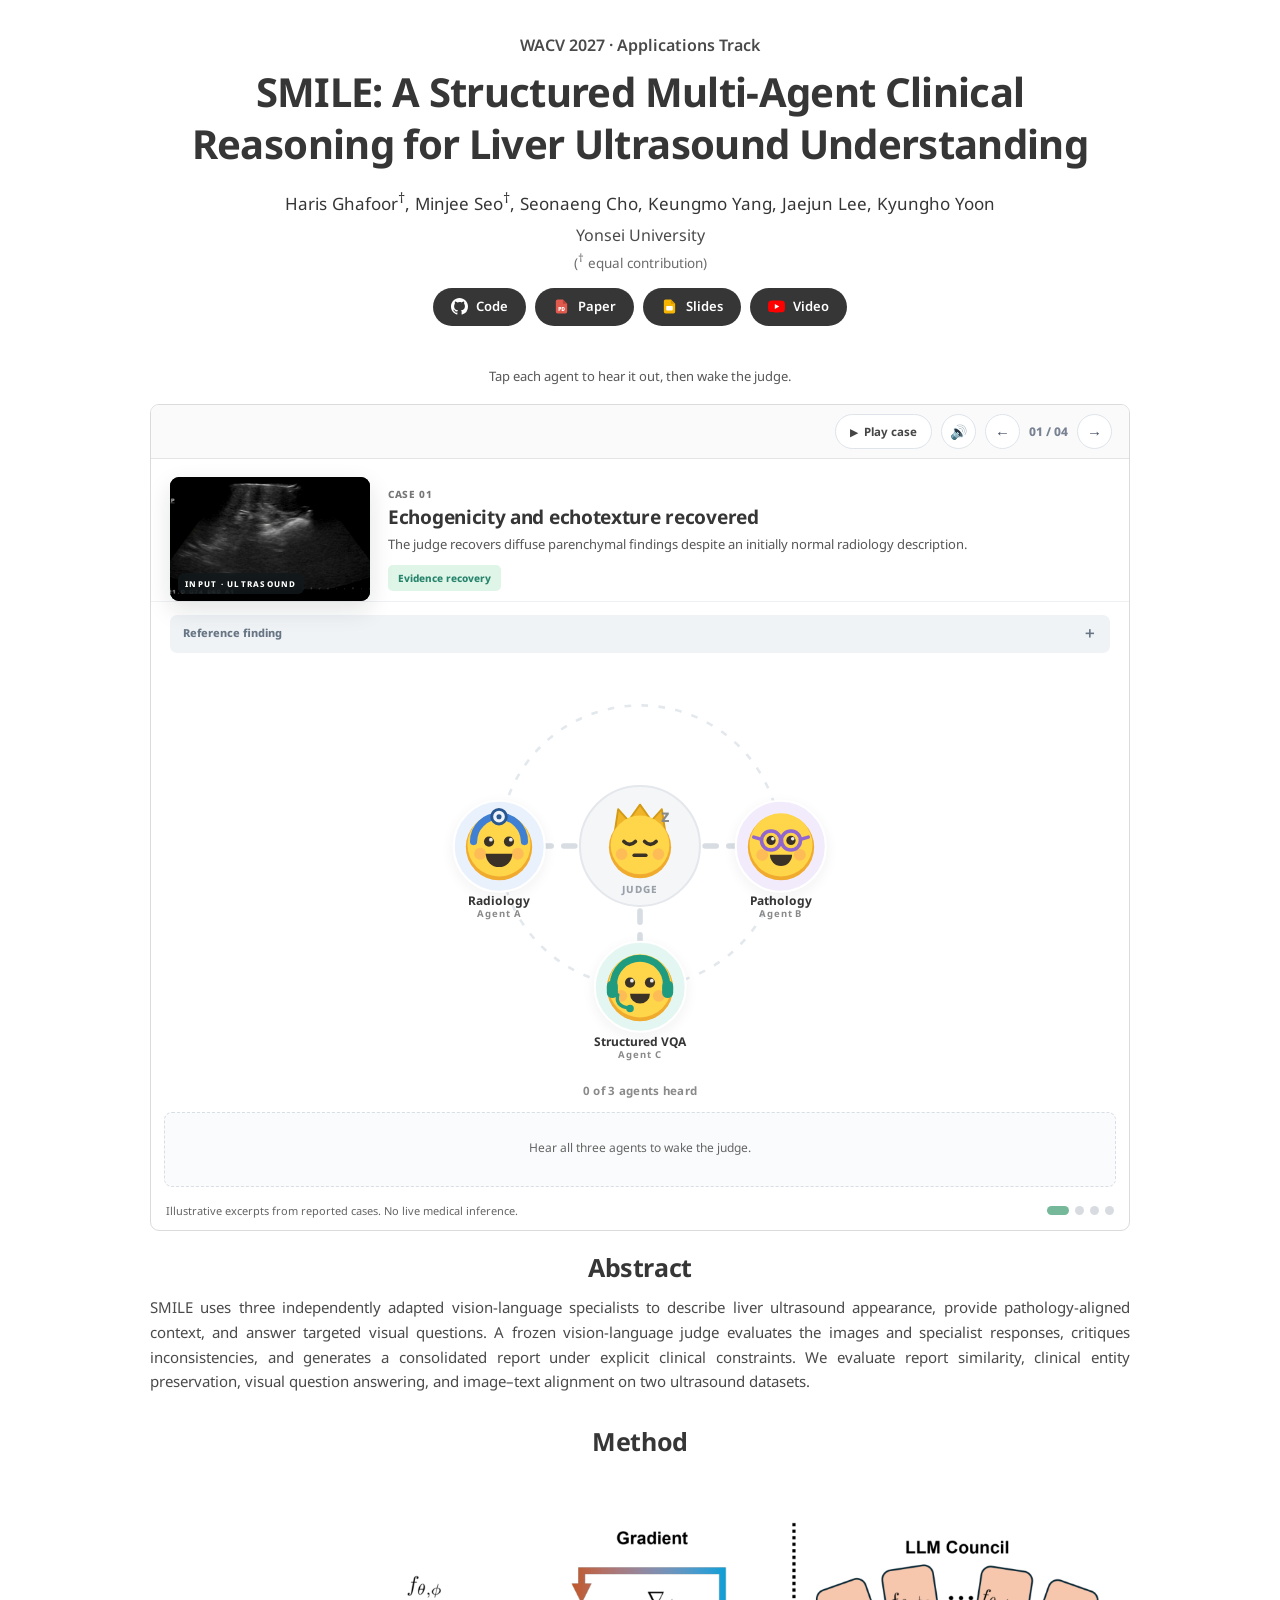
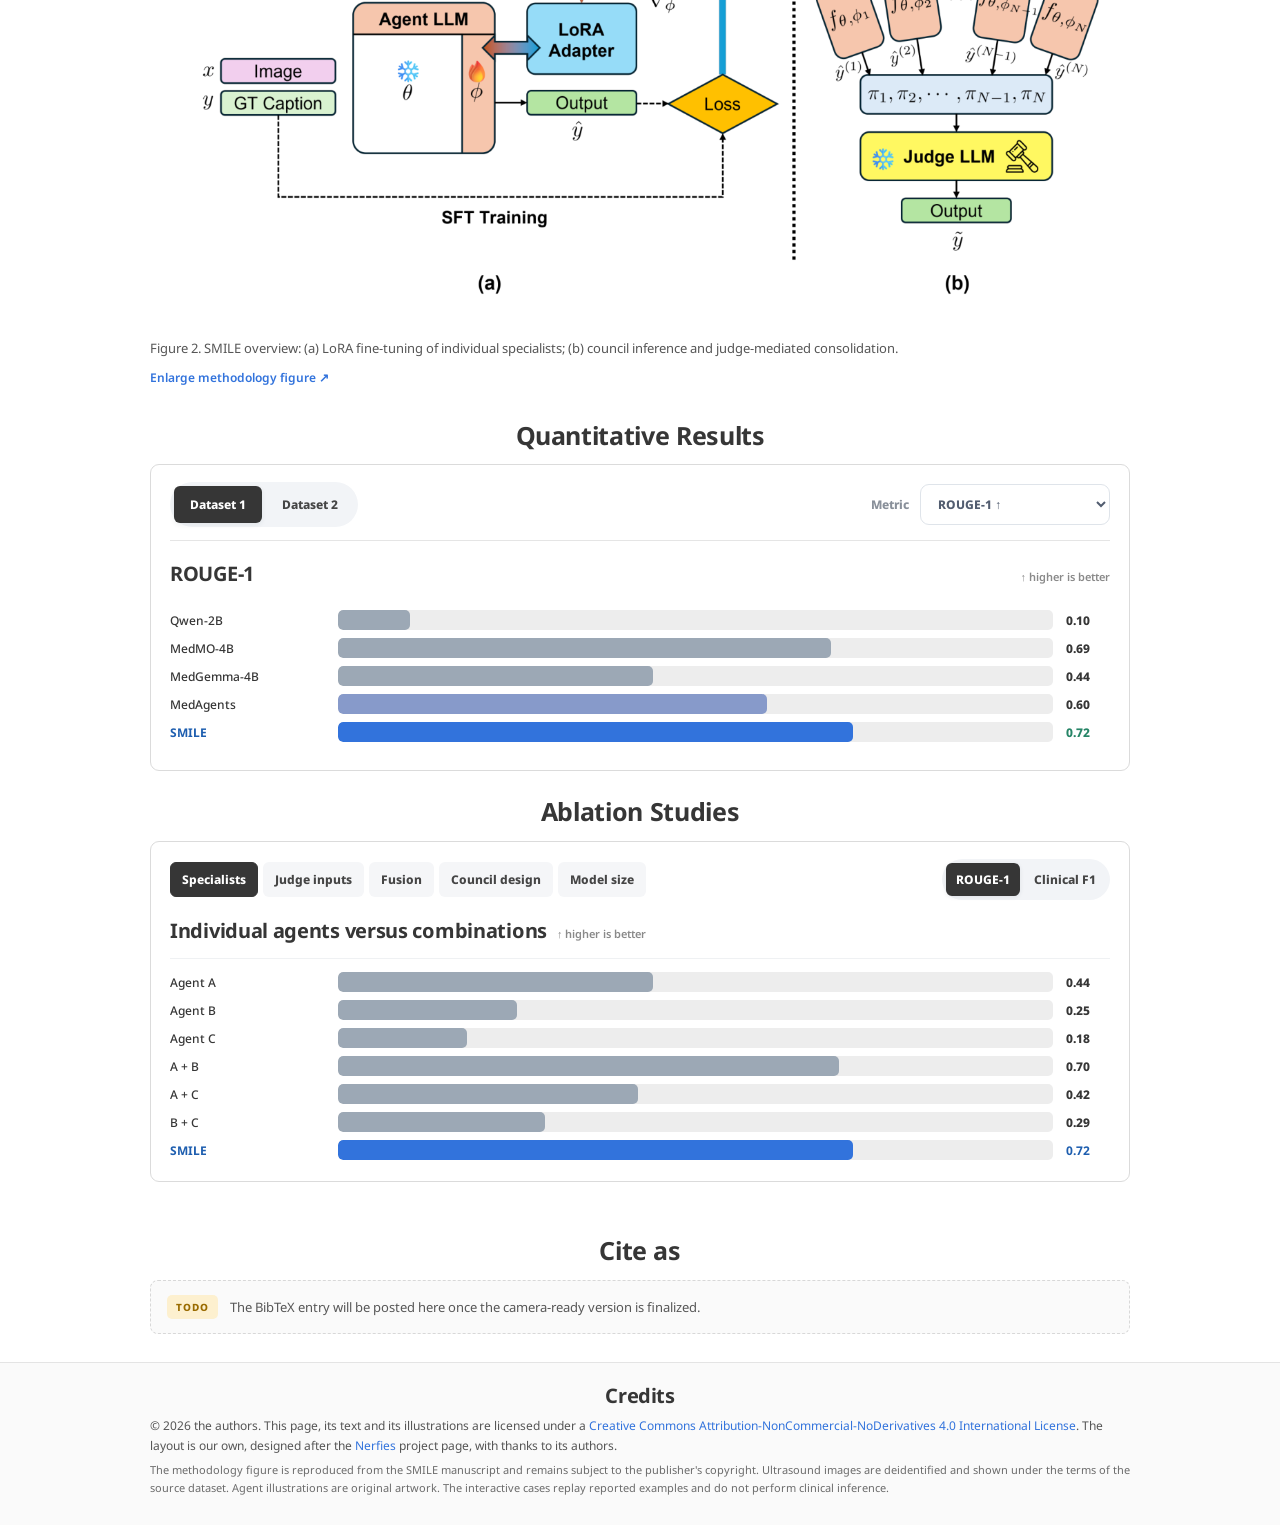
==== commit c81c2283: "update authors" ====
--- a/docs/index.html
+++ b/docs/index.html
@@ -14,10 +14,11 @@
 <header class="head container"><p class="publication-venue">WACV 2027 · Applications Track</p>
 <h1>SMILE: A Structured Multi-Agent Clinical Reasoning for Liver Ultrasound Understanding</h1>
 <div aria-label="Paper authors" class="publication-authors">
-<span>Haris Ghafoor</span>, <span>Minjee Seo</span>, <span>Seonaeng Cho</span>,
-<span>K. Yang</span>, <span>J. Lee</span>, <span>Kyungho Yoon</span>
+<span>Haris Ghafoor<sup>&dagger;</sup></span>, <span>Minjee Seo<sup>&dagger;</sup></span>, <span>Seonaeng Cho</span>,
+<span>Keungmo Yang</span>, <span>Jaejun Lee</span>, <span>Kyungho Yoon</span>
 </div>
 <p class="publication-affiliation">Yonsei University</p>
+<p class="publication-note">(<sup>&dagger;</sup> equal contribution)</p>
 <!-- Replace the placeholder hrefs below with the final paper, slides and video URLs. -->
 <div aria-label="Paper resources" class="pub-links">
 <a class="pub-link" href="https://github.com/CMME-Lab/SMILE">
@@ -33,10 +34,10 @@
 <svg aria-hidden="true" class="pub-icon" viewbox="0 0 24 24"><path d="M23.5 6.2a3 3 0 0 0-2.1-2.1C19.5 3.5 12 3.5 12 3.5s-7.5 0-9.4.6A3 3 0 0 0 .5 6.2 31 31 0 0 0 0 12a31 31 0 0 0 .5 5.8 3 3 0 0 0 2.1 2.1c1.9.6 9.4.6 9.4.6s7.5 0 9.4-.6a3 3 0 0 0 2.1-2.1A31 31 0 0 0 24 12a31 31 0 0 0-.5-5.8z" fill="#ff0000"></path><path d="M9.6 15.6V8.4l6.3 3.6z" fill="#ffffff"></path></svg>
 <span>Video</span></a>
 </div></header>
-<section aria-labelledby="demo-title" class="story-section container" id="demo">
-<div class="section-title"><h2 id="demo-title">Three specialists, one report</h2><p>Tap each agent to hear it out, then wake the judge.</p></div>
+<section aria-label="Interactive case studies" class="story-section container" id="demo">
+<div class="section-title"><p>Tap each agent to hear it out, then wake the judge.</p></div>
 <div class="story-frame">
-<div class="story-toolbar"><div class="story-title">Case studies</div><div class="case-controls"><button class="play-button" id="play-button" type="button"><span aria-hidden="true" id="play-icon">▶</span> <span id="play-label">Play case</span></button><button aria-label="Mute agent sounds" aria-pressed="true" class="sound-toggle" id="sound-toggle" type="button"><span aria-hidden="true" id="sound-icon">🔊</span></button><button aria-label="Previous case" class="round-control" id="case-prev" type="button">←</button><span class="case-counter" id="case-counter">01 / 04</span><button aria-label="Next case" class="round-control" id="case-next" type="button">→</button></div></div>
+<div class="story-toolbar"><div class="case-controls"><button class="play-button" id="play-button" type="button"><span aria-hidden="true" id="play-icon">▶</span> <span id="play-label">Play case</span></button><button aria-label="Mute agent sounds" aria-pressed="true" class="sound-toggle" id="sound-toggle" type="button"><span aria-hidden="true" id="sound-icon">🔊</span></button><button aria-label="Previous case" class="round-control" id="case-prev" type="button">←</button><span class="case-counter" id="case-counter">01 / 04</span><button aria-label="Next case" class="round-control" id="case-next" type="button">→</button></div></div>
 <div class="case-strip">
 <div class="input-image"><img alt="Liver ultrasound example from the manuscript" id="ultrasound" loading="eager" src="assets/ultrasound/case_01.webp"/><div class="input-tag">INPUT · ULTRASOUND</div></div>
 <div class="case-meta"><span class="case-eyebrow">CASE <span id="case-number">01</span></span><h3 id="case-heading"></h3><p id="case-description"></p><div class="case-chips"><span class="case-chip" id="case-type"></span></div></div>
--- a/docs/council.css
+++ b/docs/council.css
@@ -136,6 +136,8 @@
 
 .judgement[data-focus=a] .agent-pod,.judgement[data-focus=b] .agent-pod,.judgement[data-focus=c] .agent-pod{transition:opacity .2s}
 
+.publication-note{margin:-8px auto 13px;color:#6b6b6b;font-size:13.5px}
+
 .play-button{display:inline-flex;align-items:center;gap:6px;height:35px;padding:0 14px;border:1px solid #dee4ea;border-radius:19px;background:#fff;font-size:11.5px;font-weight:700;color:#454545;transition:background .2s,border-color .2s}
 .play-button:hover{background:#eef5f8}
 .play-button.is-playing{background:#363636;border-color:#363636;color:#fff}
@@ -143,7 +145,11 @@
 .sound-toggle{width:35px;height:35px;border:1px solid #dee4ea;border-radius:50%;background:#fff;font-size:14px;line-height:1;padding:0;transition:background .2s}
 .sound-toggle:hover{background:#eef5f8}
 .sound-toggle[aria-pressed=false]{opacity:.5}
-.story-toolbar .case-controls{display:flex;align-items:center;gap:9px}
+.story-toolbar .case-controls{display:flex;align-items:center;gap:9px;margin-left:auto}
+
+.intro-blurb h2,.method-section h2,.section-title h2,.citation-section h2,.credits-wrapper h2{text-align:center}
+.section-title>p{text-align:center}
+#demo .section-title{margin-bottom:18px}
 
 .result-subhead,.ablation-heading{display:flex;align-items:baseline;gap:10px;flex-wrap:wrap}
 .metric-hint{font-size:11px;font-weight:600;color:#8a8a8a}
